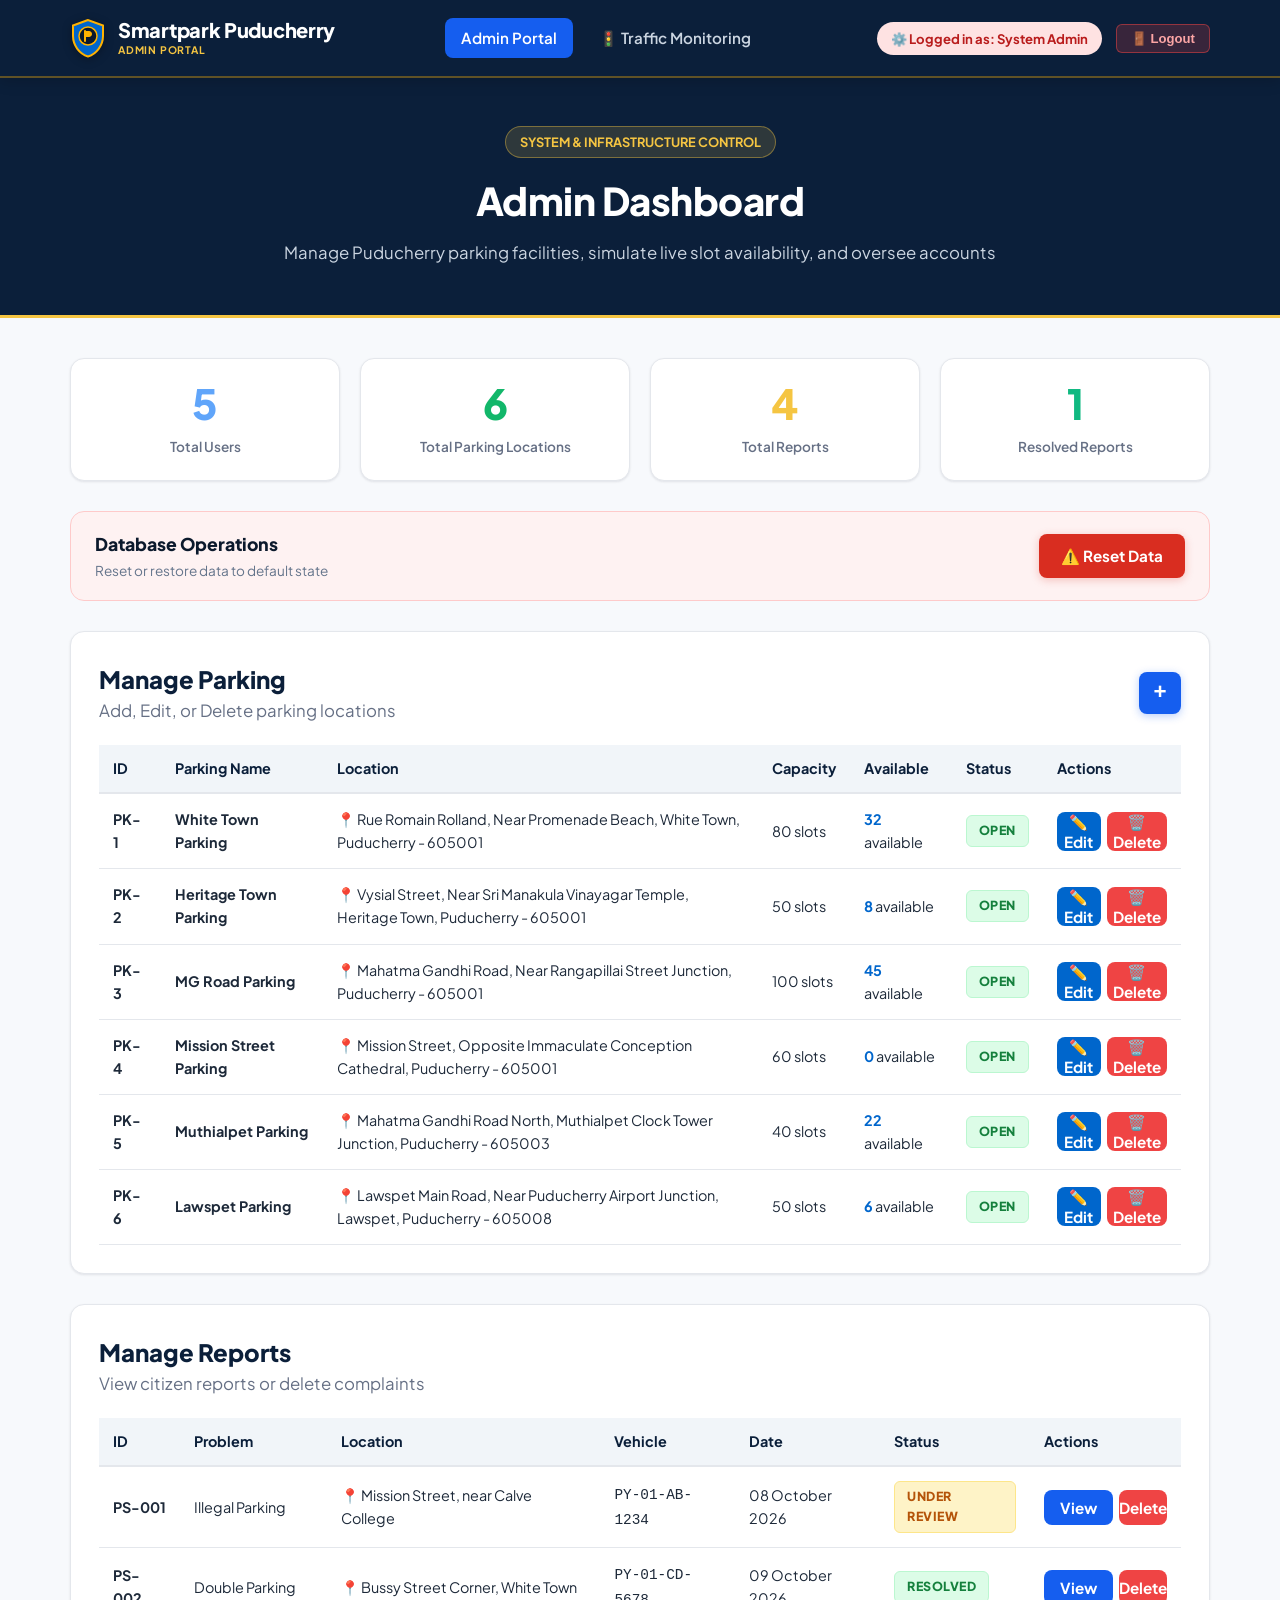
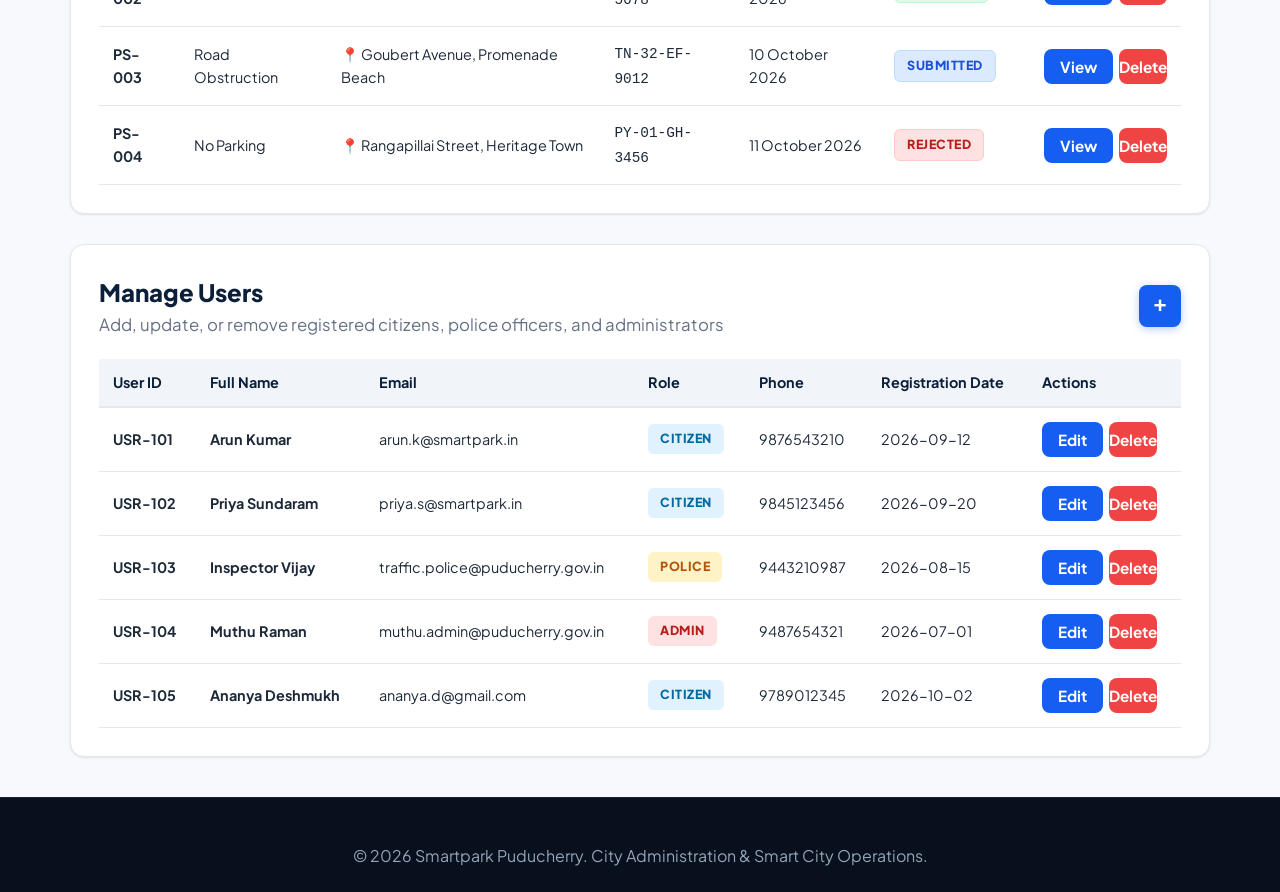
==== admin-dashboard.html @ ce6e66c2 "Initial release: SmartPark Puducherry web application" ====
<!DOCTYPE html>
<html lang="en">
<head>
  <meta charset="UTF-8" />
  <meta name="viewport" content="width=device-width, initial-scale=1.0" />
  <title>Smartpark Puducherry - Admin Dashboard</title>
  <link rel="stylesheet" href="style.css" />
  <link rel="preconnect" href="https://fonts.googleapis.com">
  <link rel="preconnect" href="https://fonts.gstatic.com" crossorigin>
  <link href="https://fonts.googleapis.com/css2?family=Plus+Jakarta+Sans:wght@400;500;600;700;800&display=swap" rel="stylesheet">
</head>
<body>

  <!-- NAVIGATION BAR WITH ROLE & LOGOUT -->
  <header class="navbar">
    <div class="nav-container">
      <a href="index.html" class="brand">
        <div class="brand-shield">
          <svg class="police-emblem" viewBox="0 0 36 40" fill="none" xmlns="http://www.w3.org/2000/svg">
            <path d="M18 2L3 7.5V18C3 27.5 9.5 35.8 18 38.5C26.5 35.8 33 27.5 33 18V7.5L18 2Z" fill="#0066CC" stroke="#FFB200" stroke-width="2"/>
            <circle cx="18" cy="18" r="9" fill="#0B192C" stroke="#FFB200" stroke-width="1.5"/>
            <path d="M15 13H19C20.65 13 22 14.35 22 16C22 17.65 20.65 19 19 19H15V13Z" fill="#FFB200"/>
            <path d="M15 13V23" stroke="#FFB200" stroke-width="2" stroke-linecap="round"/>
          </svg>
        </div>
        <div class="brand-titles">
          <span class="brand-name">Smartpark Puducherry</span>
          <span class="brand-tag">ADMIN PORTAL</span>
        </div>
      </a>

      <button class="hamburger" id="hamburgerBtn" aria-label="Toggle navigation">
        <span class="bar"></span>
        <span class="bar"></span>
        <span class="bar"></span>
      </button>

      <nav class="nav-menu" id="navLinks">
        <a href="admin-dashboard.html" class="nav-link active">Admin Portal</a>
        <a href="traffic-monitoring.html" class="nav-link">🚦 Traffic Monitoring</a>
      </nav>

      <div class="nav-user-panel">
        <span class="user-role-badge badge-admin">⚙️ Logged in as: System Admin</span>
        <button class="btn-logout" onclick="logoutUser()">
          🚪 Logout
        </button>
      </div>
    </div>
  </header>

  <!-- DASHBOARD BANNER -->
  <section class="page-header bg-admin-header">
    <div class="container text-center">
      <span class="page-badge badge-admin-light">System & Infrastructure Control</span>
      <h1 class="page-title">Admin Dashboard</h1>
      <p class="page-subtitle">Manage Puducherry parking facilities, simulate live slot availability, and oversee accounts</p>
    </div>
  </section>

  <!-- MAIN ADMIN CONTENT -->
  <main class="container my-40">

    <!-- 1. OVERVIEW STATS (4 Required: Total Users, Total Parking Locations, Total Reports, Resolved Reports) -->
    <div class="dashboard-stats-grid">
      <div class="dash-stat-card">
        <span class="dash-stat-number color-blue" id="adminTotalUsers">0</span>
        <span class="dash-stat-label">Total Users</span>
      </div>
      <div class="dash-stat-card">
        <span class="dash-stat-number color-green" id="adminTotalLots">0</span>
        <span class="dash-stat-label">Total Parking Locations</span>
      </div>
      <div class="dash-stat-card">
        <span class="dash-stat-number color-yellow" id="adminTotalReports">0</span>
        <span class="dash-stat-label">Total Reports</span>
      </div>
      <div class="dash-stat-card">
        <span class="dash-stat-number" style="color: #10b981;" id="adminResolvedReports">0</span>
        <span class="dash-stat-label">Resolved Reports</span>
      </div>
    </div>

    <!-- RESET DATA BAR -->
    <div class="admin-reset-bar">
      <div>
        <h3 style="font-size: 1.1rem; color: #0b192c; font-weight: 800; margin-bottom: 2px;">Database Operations</h3>
        <p style="font-size: 0.85rem; color: #64748b; margin-bottom: 0;">Reset or restore data to default state</p>
      </div>
      <button class="btn btn-danger btn-reset-demo" onclick="resetAdminDemoData()">
        ⚠️ Reset Data
      </button>
    </div>

    <!-- 2. SECTION: MANAGE PARKING -->
    <section class="admin-section-card">
      <div class="dash-table-header">
        <div>
          <h2 class="results-title">Manage Parking</h2>
          <p class="section-subtitle" style="text-align: left; margin-bottom: 0;">Add, Edit, or Delete parking locations</p>
        </div>
        <button class="btn-icon-plus" title="Add Parking" aria-label="Add Parking" onclick="openAddParkingModal()">
          +
        </button>
      </div>

      <!-- Desktop Table -->
      <div class="table-responsive admin-desktop-table">
        <table class="dash-table">
          <thead>
            <tr>
              <th>ID</th>
              <th>Parking Name</th>
              <th>Location</th>
              <th>Capacity</th>
              <th>Available</th>
              <th>Status</th>
              <th>Actions</th>
            </tr>
          </thead>
          <tbody id="adminParkingTbody">
            <!-- Dynamically populated from LocalStorage "ParkingData" -->
          </tbody>
        </table>
      </div>

      <!-- Mobile Cards -->
      <div class="admin-mobile-cards" id="adminParkingCards"></div>
    </section>

    <!-- 3. SECTION: MANAGE REPORTS -->
    <section class="admin-section-card">
      <div class="dash-table-header">
        <div>
          <h2 class="results-title">Manage Reports</h2>
          <p class="section-subtitle" style="text-align: left; margin-bottom: 0;">View citizen reports or delete complaints</p>
        </div>
      </div>

      <!-- Desktop Table -->
      <div class="table-responsive admin-desktop-table">
        <table class="dash-table">
          <thead>
            <tr>
              <th>ID</th>
              <th>Problem</th>
              <th>Location</th>
              <th>Vehicle</th>
              <th>Date</th>
              <th>Status</th>
              <th>Actions</th>
            </tr>
          </thead>
          <tbody id="adminReportsTbody">
            <!-- Dynamically populated from LocalStorage "reports" -->
          </tbody>
        </table>
      </div>

      <!-- Mobile Cards -->
      <div class="admin-mobile-cards" id="adminReportsCards"></div>
    </section>

    <!-- 4. SECTION: MANAGE USERS -->
    <section class="admin-section-card">
      <div class="dash-table-header">
        <div>
          <h2 class="results-title">Manage Users</h2>
          <p class="section-subtitle" style="text-align: left; margin-bottom: 0;">Add, update, or remove registered citizens, police officers, and administrators</p>
        </div>
        <button class="btn-icon-plus" title="Add User" aria-label="Add User" onclick="openAddUserModal()">
          +
        </button>
      </div>

      <!-- Desktop Table -->
      <div class="table-responsive admin-desktop-table">
        <table class="dash-table">
          <thead>
            <tr>
              <th>User ID</th>
              <th>Full Name</th>
              <th>Email</th>
              <th>Role</th>
              <th>Phone</th>
              <th>Registration Date</th>
              <th>Actions</th>
            </tr>
          </thead>
          <tbody id="adminUsersTbody">
            <!-- Dynamically populated from LocalStorage "UsersData" -->
          </tbody>
        </table>
      </div>

      <!-- Mobile Cards -->
      <div class="admin-mobile-cards" id="adminUsersCards"></div>
    </section>

  </main>

  <!-- ADD / EDIT USER MODAL -->
  <div class="modal-overlay hidden" id="adminUserModal">
    <div class="modal-box" style="max-width: 500px;">
      <div class="modal-header">
        <div class="modal-header-info">
          <span class="modal-badge">User Account Management</span>
          <h3 id="userModalTitle">Add User</h3>
        </div>
        <button class="modal-close" type="button" onclick="closeAdminUserModal()">✕</button>
      </div>

      <form id="adminUserForm" onsubmit="saveAdminUserForm(event)">
        <div class="modal-body" style="padding: 20px 24px;">
          <input type="hidden" id="inputUserId" />

          <div class="form-group" style="margin-bottom: 14px;">
            <label class="form-label" for="inputUserName">Full Name <span class="required">*</span></label>
            <input type="text" id="inputUserName" class="form-input" placeholder="e.g. Anand Kumar" required />
          </div>

          <div class="form-group" style="margin-bottom: 14px;">
            <label class="form-label" for="inputUserEmail">Email Address <span class="required">*</span></label>
            <input type="email" id="inputUserEmail" class="form-input" placeholder="e.g. anand@smartpark.in" required />
          </div>

          <div class="form-row" style="margin-bottom: 0;">
            <div class="form-group col-half">
              <label class="form-label" for="inputUserRole">Role <span class="required">*</span></label>
              <select id="inputUserRole" class="form-input" style="padding: 10px 14px;" required>
                <option value="Citizen">Citizen</option>
                <option value="Police">Police</option>
                <option value="Admin">Admin</option>
              </select>
            </div>
            <div class="form-group col-half">
              <label class="form-label" for="inputUserPhone">Phone Number <span class="required">*</span></label>
              <input type="tel" id="inputUserPhone" class="form-input" placeholder="9876543210" required />
            </div>
          </div>
        </div>

        <div class="modal-footer" style="padding: 16px 24px; display: flex; justify-content: flex-end; align-items: center; gap: 12px; background: #f8fafc; border-top: 1px solid var(--color-border);">
          <button type="button" class="btn btn-outline btn-md" onclick="closeAdminUserModal()">
            Cancel
          </button>
          <button type="submit" class="btn btn-primary btn-md" style="font-weight: 700; min-width: 120px;">
            Save User
          </button>
        </div>
      </form>
    </div>
  </div>

  <!-- ADD / EDIT PARKING MODAL -->
  <div class="modal-overlay hidden" id="adminParkingModal">
    <div class="modal-box" style="max-width: 500px;">
      <div class="modal-header">
        <div class="modal-header-info">
          <span class="modal-badge">Parking Location Setup</span>
          <h3 id="parkingModalTitle">Add Parking Location</h3>
        </div>
        <button class="modal-close" onclick="closeAdminParkingModal()">✕</button>
      </div>

      <form id="adminParkingForm" onsubmit="saveAdminParkingForm(event)">
        <div class="modal-body" style="padding: 20px 24px;">
          <input type="hidden" id="inputParkingId" />

          <div class="form-group" style="margin-bottom: 14px;">
            <label class="form-label" for="inputParkingName">Location Name <span class="required">*</span></label>
            <input type="text" id="inputParkingName" class="form-input" placeholder="e.g. Rock Beach Promenade Zone" required />
          </div>

          <div class="form-group" style="margin-bottom: 14px;">
            <label class="form-label" for="inputParkingLocation">Address / Street <span class="required">*</span></label>
            <input type="text" id="inputParkingLocation" class="form-input" placeholder="e.g. Goubert Avenue, White Town" required />
          </div>

          <div class="form-row" style="margin-bottom: 0;">
            <div class="form-group col-half">
              <label class="form-label" for="inputParkingTotal">Total Spaces <span class="required">*</span></label>
              <input type="number" id="inputParkingTotal" class="form-input" min="1" placeholder="80" required />
            </div>
            <div class="form-group col-half">
              <label class="form-label" for="inputParkingAvailable">Available Spaces <span class="required">*</span></label>
              <input type="number" id="inputParkingAvailable" class="form-input" min="0" placeholder="30" required />
            </div>
          </div>
        </div>

        <div class="modal-footer" style="padding: 16px 24px; display: flex; justify-content: flex-end; align-items: center; gap: 12px; background: #f8fafc; border-top: 1px solid var(--color-border);">
          <button type="button" class="btn btn-outline btn-md" onclick="closeAdminParkingModal()">
            Cancel
          </button>
          <button type="submit" class="btn btn-primary btn-md" style="font-weight: 700; min-width: 130px;">
            Save Parking
          </button>
        </div>
      </form>
    </div>
  </div>

  <!-- DETAILS MODAL FOR REPORTS -->
  <div class="modal-overlay hidden" id="reportDetailsModal">
    <div class="modal-box modal-report-details-box">
      <div class="modal-header">
        <div class="modal-header-info">
          <span class="modal-badge">Puducherry Incident Record</span>
          <h3 id="modalReportTitle">Report Details</h3>
        </div>
        <button class="modal-close" onclick="closeReportModal()">✕</button>
      </div>
      <div class="modal-body" id="modalReportBody"></div>
      <div class="modal-footer modal-footer-actions">
        <button type="button" class="btn btn-primary btn-close-modal" onclick="closeReportModal()">
          Close Details
        </button>
      </div>
    </div>
  </div>

  <footer class="footer">
    <div class="container footer-content">
      <p>&copy; 2026 Smartpark Puducherry. City Administration & Smart City Operations.</p>
    </div>
  </footer>

  <script src="app.js"></script>
</body>
</html>
---- style.css ----
/* =========================================================
   SmartPark Puducherry - Stylesheet
   Modern, Professional Civic & Police Portal Design
   ========================================================= */

@import url('https://fonts.googleapis.com/css2?family=Plus+Jakarta+Sans:wght@400;500;600;700;800&display=swap');

:root {
  /* Clean & Professional Smart City Color Palette */
  --color-dark-navy: #0B1F3A;
  --color-dark-blue: #0B1F3A;
  --color-blue-secondary: #1849A9;
  --color-blue: #155EEF;
  --color-blue-dark: #0040C1;
  --color-white: #ffffff;
  --color-bg-light: #F7F9FC;
  --color-card-bg: #ffffff;
  --color-yellow: #F5C542;
  --color-yellow-dark: #D4A318;
  --color-orange: #F79009;
  --color-green: #12B76A;
  --color-green-dark: #027A48;
  --color-red: #D92D20;
  --color-red-dark: #B42318;
  --color-text-main: #1D2939;
  --color-text-muted: #667085;
  --color-border: #E4E7EC;
  
  /* Soft, Professional Elevation Shadows */
  --shadow-sm: 0 1px 3px rgba(16, 24, 40, 0.06), 0 1px 2px rgba(16, 24, 40, 0.04);
  --shadow-md: 0 4px 16px -2px rgba(16, 24, 40, 0.08), 0 2px 6px -2px rgba(16, 24, 40, 0.04);
  --shadow-hover: 0 10px 24px -4px rgba(16, 24, 40, 0.12), 0 4px 8px -2px rgba(16, 24, 40, 0.04);
  
  /* Rounded Cards & Elements */
  --radius-sm: 8px;
  --radius-md: 14px;
  --radius-lg: 20px;
  --font-family: 'Plus Jakarta Sans', -apple-system, BlinkMacSystemFont, 'Segoe UI', Roboto, sans-serif;
  --transition-smooth: all 0.2s ease;
}

/* Base Reset */
* {
  box-sizing: border-box;
  margin: 0;
  padding: 0;
}

html {
  scroll-behavior: smooth;
}

body {
  font-family: var(--font-family);
  background-color: var(--color-bg-light);
  color: var(--color-text-main);
  line-height: 1.6;
  -webkit-font-smoothing: antialiased;
}

.container {
  width: 90%;
  max-width: 1140px;
  margin: 0 auto;
}

.text-center { text-align: center; }
.my-40 { margin-top: 40px; margin-bottom: 40px; }
.hidden { display: none !important; }

/* =========================================================
   1. NAVIGATION BAR WITH POLICE EMBLEM
   ========================================================= */
.navbar {
  background-color: var(--color-dark-blue);
  position: sticky;
  top: 0;
  z-index: 1000;
  box-shadow: 0 3px 14px rgba(0, 0, 0, 0.18);
  border-bottom: 2px solid rgba(255, 178, 0, 0.35);
}

.nav-container {
  width: 90%;
  max-width: 1140px;
  margin: 0 auto;
  display: flex;
  align-items: center;
  justify-content: space-between;
  height: 76px;
}

.brand {
  display: flex;
  align-items: center;
  gap: 12px;
  text-decoration: none;
  transition: var(--transition-smooth);
}

.brand:hover {
  opacity: 0.95;
}

.brand-shield {
  display: flex;
  align-items: center;
  justify-content: center;
  filter: drop-shadow(0 2px 5px rgba(0, 0, 0, 0.3));
}

.police-emblem {
  width: 36px;
  height: 40px;
}

.brand-titles {
  display: flex;
  flex-direction: column;
}

.brand-name {
  color: var(--color-white);
  font-size: 1.25rem;
  font-weight: 800;
  letter-spacing: -0.3px;
  line-height: 1.2;
}

.brand-tag {
  color: var(--color-yellow);
  font-size: 0.65rem;
  font-weight: 700;
  letter-spacing: 0.8px;
}

.nav-menu {
  display: flex;
  align-items: center;
  gap: 10px;
}

.nav-link {
  color: #cbd5e1;
  text-decoration: none;
  padding: 8px 16px;
  border-radius: var(--radius-sm);
  font-size: 0.95rem;
  font-weight: 600;
  transition: var(--transition-smooth);
}

.nav-link:hover {
  color: var(--color-white);
  background-color: rgba(255, 255, 255, 0.1);
}

.nav-link.active {
  color: var(--color-white);
  background-color: var(--color-blue);
}

.nav-btn-login {
  background-color: var(--color-yellow);
  color: var(--color-dark-blue);
  font-weight: 700;
  padding: 9px 22px;
  border-radius: var(--radius-sm);
}

.nav-btn-login:hover {
  background-color: #e5a000;
  color: var(--color-dark-blue);
  box-shadow: 0 4px 14px rgba(255, 178, 0, 0.4);
}

/* User & Logout Panel in Nav */
.nav-user-panel {
  display: flex;
  align-items: center;
  gap: 14px;
}

.user-role-badge {
  font-size: 0.82rem;
  font-weight: 700;
  padding: 6px 14px;
  border-radius: 20px;
}

.badge-citizen { background: #dbeafe; color: #1d4ed8; }
.badge-police { background: #fef3c7; color: #b45309; }
.badge-admin { background: #fee2e2; color: #b91c1c; }

.btn-logout {
  background: rgba(239, 68, 68, 0.2);
  color: #fca5a5;
  border: 1px solid rgba(239, 68, 68, 0.5);
  padding: 6px 14px;
  font-size: 0.82rem;
  font-weight: 700;
  border-radius: 6px;
  cursor: pointer;
  transition: var(--transition-smooth);
}

.btn-logout:hover {
  background: var(--color-red);
  color: var(--color-white);
}

.hamburger {
  display: none;
  flex-direction: column;
  justify-content: space-around;
  width: 32px;
  height: 24px;
  background: transparent;
  border: none;
  cursor: pointer;
  padding: 0;
  z-index: 1001;
}

.hamburger .bar {
  width: 100%;
  height: 3px;
  background-color: var(--color-white);
  border-radius: 4px;
  transition: all 0.3s ease;
}

.hamburger.open .bar:nth-child(1) {
  transform: translateY(8px) rotate(45deg);
}
.hamburger.open .bar:nth-child(2) {
  opacity: 0;
}
.hamburger.open .bar:nth-child(3) {
  transform: translateY(-8px) rotate(-45deg);
}

/* =========================================================
   PAGE HEADER BANNER
   ========================================================= */
.page-header {
  background-color: var(--color-dark-navy);
  color: var(--color-white);
  padding: 48px 0;
  border-bottom: 3px solid var(--color-yellow);
}

.bg-police-header {
  background-color: var(--color-dark-navy);
  border-bottom: 3px solid var(--color-yellow);
}

.bg-admin-header {
  background-color: var(--color-dark-navy);
  border-bottom: 3px solid var(--color-yellow);
}

.page-badge {
  display: inline-block;
  background-color: rgba(245, 197, 66, 0.15);
  color: var(--color-yellow);
  border: 1px solid rgba(245, 197, 66, 0.4);
  font-size: 0.8rem;
  font-weight: 700;
  padding: 5px 14px;
  border-radius: 30px;
  margin-bottom: 12px;
  text-transform: uppercase;
}

.page-title {
  font-size: 2.4rem;
  font-weight: 800;
  margin-bottom: 8px;
  letter-spacing: -0.5px;
}

.page-subtitle {
  color: #cbd5e1;
  font-size: 1.05rem;
}

/* =========================================================
   LOGIN PAGE STYLING
   ========================================================= */
.login-wrapper {
  max-width: 480px;
  margin: 0 auto;
}

.login-card {
  background: var(--color-card-bg);
  border-radius: var(--radius-md);
  padding: 36px 30px;
  border: 1px solid var(--color-border);
  box-shadow: var(--shadow-md);
}

.login-avatar-emblem {
  font-size: 3rem;
  margin-bottom: 10px;
}

.login-header h2 {
  font-size: 1.6rem;
  font-weight: 800;
  color: var(--color-dark-blue);
  margin-bottom: 4px;
}

.login-header p {
  color: var(--color-text-muted);
  font-size: 0.85rem;
  margin-bottom: 24px;
}

.login-divider {
  display: flex;
  align-items: center;
  text-align: center;
  margin: 20px 0;
  color: var(--color-text-muted);
  font-size: 0.75rem;
  font-weight: 700;
  letter-spacing: 0.5px;
}

.login-divider::before,
.login-divider::after {
  content: '';
  flex: 1;
  border-bottom: 1px solid var(--color-border);
}

.login-divider span {
  padding: 0 10px;
}

.role-buttons-grid {
  display: flex;
  flex-direction: column;
  gap: 12px;
}

.btn-role {
  display: flex;
  align-items: center;
  padding: 14px 18px;
  border-radius: var(--radius-sm);
  border: 2px solid var(--color-border);
  background: var(--color-bg-light);
  cursor: pointer;
  font-family: inherit;
  transition: var(--transition-smooth);
  text-align: left;
}

.btn-role:hover {
  transform: translateX(4px);
  border-color: var(--color-blue);
  box-shadow: var(--shadow-sm);
}

.btn-role-citizen:hover { border-color: var(--color-blue); background: #f0f7ff; }
.btn-role-police:hover { border-color: #f59e0b; background: #fffbeb; }
.btn-role-admin:hover { border-color: var(--color-red); background: #fef2f2; }

.role-icon {
  font-size: 1.8rem;
  margin-right: 14px;
}

.role-details {
  display: flex;
  flex-direction: column;
  flex-grow: 1;
}

.role-details strong {
  font-size: 1.05rem;
  color: var(--color-dark-blue);
}

.role-details span {
  font-size: 0.8rem;
  color: var(--color-text-muted);
}

.role-arrow {
  font-size: 1.2rem;
  color: var(--color-text-muted);
  font-weight: bold;
}

/* =========================================================
   USER PROFILE PAGE STYLES
   ========================================================= */
.profile-layout-grid {
  display: grid;
  grid-template-columns: 340px 1fr;
  gap: 30px;
  align-items: flex-start;
}

.profile-card-summary {
  background: var(--color-card-bg);
  border-radius: var(--radius-md);
  padding: 32px 24px;
  border: 1px solid var(--color-border);
  box-shadow: var(--shadow-sm);
  text-align: center;
  display: flex;
  flex-direction: column;
  align-items: center;
}

.profile-avatar-wrap {
  position: relative;
  margin-bottom: 16px;
}

.profile-avatar {
  width: 90px;
  height: 90px;
  border-radius: 50%;
  background: linear-gradient(135deg, #e0f2fe 0%, #bae6fd 100%);
  display: flex;
  align-items: center;
  justify-content: center;
  font-size: 2.8rem;
  border: 3px solid var(--color-blue);
  box-shadow: var(--shadow-sm);
}

.profile-role-pill {
  position: absolute;
  bottom: -6px;
  left: 50%;
  transform: translateX(-50%);
  background: var(--color-dark-blue);
  color: var(--color-white);
  font-size: 0.72rem;
  font-weight: 800;
  padding: 3px 12px;
  border-radius: 20px;
  text-transform: uppercase;
  letter-spacing: 0.5px;
  border: 2px solid white;
}

.profile-user-name {
  font-size: 1.35rem;
  font-weight: 800;
  color: var(--color-dark-blue);
  margin-bottom: 4px;
}

.profile-user-email {
  font-size: 0.9rem;
  color: var(--color-text-muted);
  margin-bottom: 24px;
  word-break: break-all;
}

.profile-meta-list {
  width: 100%;
  background: var(--color-bg-light);
  border-radius: var(--radius-sm);
  padding: 16px;
  border: 1px solid #f1f5f9;
  display: flex;
  flex-direction: column;
  gap: 12px;
  margin-bottom: 24px;
  text-align: left;
}

.profile-meta-item {
  display: flex;
  justify-content: space-between;
  align-items: center;
  font-size: 0.88rem;
}

.meta-label {
  color: var(--color-text-muted);
  font-weight: 600;
}

.meta-value {
  color: var(--color-dark-blue);
  font-weight: 700;
}

.btn-profile-logout {
  width: 100%;
  padding: 12px;
  font-size: 0.95rem;
}

.profile-edit-card {
  background: var(--color-card-bg);
  border-radius: var(--radius-md);
  padding: 32px;
  border: 1px solid var(--color-border);
  box-shadow: var(--shadow-sm);
}

.profile-edit-header {
  display: flex;
  justify-content: space-between;
  align-items: center;
  flex-wrap: wrap;
  gap: 12px;
  border-bottom: 1px solid var(--color-border);
  padding-bottom: 16px;
  margin-bottom: 24px;
}

.profile-edit-title {
  font-size: 1.4rem;
  font-weight: 800;
  color: var(--color-dark-blue);
}

.storage-indicator {
  font-size: 0.8rem;
  font-weight: 700;
  color: #059669;
  background: #dcfce7;
  padding: 4px 12px;
  border-radius: 20px;
}

.profile-form-actions {
  display: flex;
  gap: 14px;
  align-items: center;
  margin-top: 28px;
  flex-wrap: wrap;
}

.btn-save-profile {
  background-color: var(--color-blue);
  color: var(--color-white);
  padding: 14px 28px;
  font-size: 1rem;
  font-weight: 700;
  border-radius: var(--radius-sm);
  border: none;
  cursor: pointer;
  display: inline-flex;
  align-items: center;
  gap: 10px;
  box-shadow: 0 4px 14px rgba(21, 94, 239, 0.35);
  transition: var(--transition-smooth);
}

.btn-save-profile:hover {
  background-color: #0040C1;
  transform: translateY(-2px);
  box-shadow: 0 6px 18px rgba(21, 94, 239, 0.45);
}

.save-success-alert {
  margin-top: 18px;
  background: #dcfce7;
  color: #15803d;
  border: 1px solid #bbf7d0;
  padding: 12px 18px;
  border-radius: var(--radius-sm);
  font-size: 0.9rem;
  font-weight: 700;
  animation: fadeIn 0.3s ease-in-out;
}

.profile-auth-prompt {
  display: flex;
  justify-content: center;
  align-items: center;
  padding: 40px 20px;
}

.auth-prompt-card {
  background: var(--color-card-bg);
  border-radius: var(--radius-md);
  padding: 48px 32px;
  border: 1px solid var(--color-border);
  box-shadow: var(--shadow-md);
  text-align: center;
  max-width: 460px;
  width: 100%;
}

.auth-prompt-icon {
  font-size: 3.5rem;
  margin-bottom: 16px;
}

.auth-prompt-card h2 {
  font-size: 1.5rem;
  font-weight: 800;
  color: var(--color-dark-blue);
  margin-bottom: 10px;
}

.auth-prompt-card p {
  color: var(--color-text-muted);
  font-size: 0.95rem;
  margin-bottom: 10px;
}

@media (max-width: 900px) {
  .profile-layout-grid {
    grid-template-columns: 1fr;
  }
}

/* =========================================================
   TRAFFIC MONITORING PAGE STYLES
   ========================================================= */
.traffic-overview-card {
  background: var(--color-card-bg);
  border-radius: var(--radius-md);
  padding: 30px;
  border: 1px solid var(--color-border);
  box-shadow: var(--shadow-sm);
  margin-bottom: 30px;
}

.traffic-overview-header {
  display: flex;
  justify-content: space-between;
  align-items: center;
  flex-wrap: wrap;
  gap: 12px;
  border-bottom: 1px solid var(--color-border);
  padding-bottom: 16px;
  margin-bottom: 24px;
}

.traffic-areas-grid {
  display: grid;
  grid-template-columns: repeat(3, 1fr);
  gap: 24px;
}

.traffic-area-card {
  background: var(--color-card-bg);
  border: 1px solid var(--color-border);
  border-radius: var(--radius-md);
  box-shadow: var(--shadow-sm);
  padding: 24px;
  transition: var(--transition-smooth);
  display: flex;
  flex-direction: column;
  gap: 16px;
  position: relative;
  overflow: hidden;
}

.traffic-area-card:hover {
  transform: translateY(-4px);
  box-shadow: var(--shadow-hover);
  border-color: #cbd5e1;
}

.traffic-card-header {
  display: flex;
  justify-content: space-between;
  align-items: center;
}

.traffic-area-name {
  font-size: 1.25rem;
  font-weight: 800;
  color: var(--color-dark-blue);
}

.traffic-badge {
  font-size: 0.78rem;
  font-weight: 800;
  padding: 5px 12px;
  border-radius: 20px;
  text-transform: uppercase;
  letter-spacing: 0.5px;
  display: inline-flex;
  align-items: center;
  gap: 6px;
}

/* Colors for Traffic Level: Green = Low, Yellow = Medium, Red = High */
.traffic-level-low {
  background: #dcfce7;
  color: #15803d;
  border: 1px solid #86efac;
}

.traffic-level-medium {
  background: #fef3c7;
  color: #b45309;
  border: 1px solid #fde68a;
}

.traffic-level-high {
  background: #fee2e2;
  color: #b91c1c;
  border: 1px solid #fca5a5;
}

.traffic-card-metrics {
  background: var(--color-bg-light);
  border-radius: var(--radius-sm);
  padding: 14px 16px;
  display: flex;
  flex-direction: column;
  gap: 12px;
}

.traffic-metric-item {
  display: flex;
  justify-content: space-between;
  align-items: center;
  font-size: 0.9rem;
}

.traffic-metric-label {
  color: var(--color-text-muted);
  font-weight: 600;
}

.traffic-metric-value {
  font-weight: 700;
  color: var(--color-dark-blue);
}

.traffic-indicator-bar {
  height: 6px;
  border-radius: 4px;
  width: 100%;
}
.bar-low { background: #10b981; }
.bar-medium { background: #f59e0b; }
.bar-high { background: #ef4444; }

/* =========================================================
   ADMIN DASHBOARD SECTION STYLES
   ========================================================= */
.admin-section-card {
  background: var(--color-card-bg);
  border-radius: var(--radius-md);
  padding: 28px;
  border: 1px solid var(--color-border);
  box-shadow: var(--shadow-sm);
  margin-bottom: 30px;
}

.admin-reset-bar {
  background: #fef2f2;
  border: 1.5px solid #fecaca;
  border-radius: var(--radius-md);
  padding: 18px 24px;
  display: flex;
  justify-content: space-between;
  align-items: center;
  flex-wrap: wrap;
  gap: 16px;
  margin-bottom: 30px;
}

.btn-reset-demo {
  padding: 12px 22px;
  font-size: 0.95rem;
  font-weight: 700;
  border-radius: var(--radius-sm);
  border: none;
  cursor: pointer;
  box-shadow: 0 4px 12px rgba(239, 68, 68, 0.3);
}

.btn-icon-plus {
  background-color: var(--color-blue);
  color: var(--color-white);
  font-size: 1.4rem;
  font-weight: 700;
  line-height: 1;
  width: 42px;
  height: 42px;
  padding: 0;
  border-radius: var(--radius-sm);
  display: inline-flex;
  align-items: center;
  justify-content: center;
  border: none;
  cursor: pointer;
  box-shadow: 0 2px 8px rgba(21, 94, 239, 0.3);
  transition: var(--transition-smooth);
}

.btn-icon-plus:hover {
  background-color: var(--color-blue-dark);
  transform: translateY(-2px);
  box-shadow: 0 4px 12px rgba(21, 94, 239, 0.4);
}

.admin-mobile-cards {
  display: none;
  flex-direction: column;
  gap: 14px;
}

.admin-item-card {
  background: #f8fafc;
  border: 1px solid var(--color-border);
  border-radius: var(--radius-sm);
  padding: 16px;
  display: flex;
  flex-direction: column;
  gap: 10px;
}

.admin-card-header {
  display: flex;
  justify-content: space-between;
  align-items: center;
}

.admin-card-body {
  font-size: 0.9rem;
  color: #334155;
  display: flex;
  flex-direction: column;
  gap: 6px;
}

.admin-card-actions {
  display: flex;
  gap: 8px;
  margin-top: 6px;
}

@media (max-width: 900px) {
  .traffic-areas-grid {
    grid-template-columns: repeat(2, 1fr);
  }
}

@media (max-width: 600px) {
  .traffic-areas-grid {
    grid-template-columns: 1fr;
  }
}

/* =========================================================
   POLICE ANALYTICS CHARTS STYLES (Chart.js)
   ========================================================= */
.police-analytics-section {
  background: var(--color-card-bg);
  border-radius: var(--radius-md);
  padding: 28px;
  border: 1px solid var(--color-border);
  box-shadow: var(--shadow-sm);
  margin-bottom: 30px;
}

.police-charts-grid {
  display: grid;
  grid-template-columns: repeat(3, 1fr);
  gap: 24px;
  margin-top: 18px;
}

.chart-card {
  background: #f8fafc;
  border: 1px solid var(--color-border);
  border-radius: var(--radius-sm);
  padding: 20px;
  display: flex;
  flex-direction: column;
}

.chart-title {
  font-size: 1.05rem;
  font-weight: 800;
  color: var(--color-dark-blue);
  margin-bottom: 4px;
}

.chart-subtitle {
  font-size: 0.8rem;
  color: var(--color-text-muted);
  margin-bottom: 16px;
}

.chart-canvas-wrapper {
  position: relative;
  height: 240px;
  width: 100%;
}

@media (max-width: 1024px) {
  .police-charts-grid {
    grid-template-columns: 1fr;
  }
}

/* =========================================================
   DASHBOARD STATS & TABLES (Police & Admin)
   ========================================================= */
.dashboard-stats-grid {
  display: grid;
  grid-template-columns: repeat(4, 1fr);
  gap: 20px;
  margin-bottom: 30px;
}

.dash-stat-card {
  background: var(--color-card-bg);
  border: 1px solid var(--color-border);
  border-radius: var(--radius-md);
  padding: 22px 18px;
  text-align: center;
  box-shadow: var(--shadow-sm);
}

.dash-stat-number {
  font-size: 2.6rem;
  font-weight: 800;
  line-height: 1.1;
  display: block;
  margin-bottom: 6px;
}

.dash-stat-label {
  font-size: 0.85rem;
  font-weight: 600;
  color: var(--color-text-muted);
}

.dash-table-header {
  display: flex;
  justify-content: space-between;
  align-items: center;
  flex-wrap: wrap;
  gap: 16px;
  margin-bottom: 20px;
}

.table-responsive {
  width: 100%;
  overflow-x: auto;
}

.dash-table {
  width: 100%;
  border-collapse: collapse;
  text-align: left;
  font-size: 0.9rem;
}

.dash-table th {
  background: #f1f5f9;
  color: var(--color-dark-blue);
  font-weight: 700;
  padding: 12px 14px;
  border-bottom: 2px solid var(--color-border);
  white-space: nowrap;
}

.dash-table td {
  padding: 14px;
  border-bottom: 1px solid var(--color-border);
  vertical-align: middle;
}

.dash-table tr:hover {
  background: #f8fafc;
}

.status-select {
  padding: 6px 10px;
  border-radius: 6px;
  border: 1.5px solid #cbd5e1;
  font-family: inherit;
  font-weight: 700;
  font-size: 0.82rem;
  cursor: pointer;
}

/* Police View Button */
.btn-police-view {
  background-color: var(--color-blue);
  color: var(--color-white);
  padding: 8px 16px;
  font-size: 0.85rem;
  font-weight: 700;
  border-radius: 6px;
  border: none;
  cursor: pointer;
  transition: var(--transition-smooth);
}

.btn-police-view:hover {
  background-color: var(--color-blue-dark);
  box-shadow: 0 4px 10px rgba(0, 102, 204, 0.3);
}

/* Police Mobile Cards */
.police-mobile-cards {
  display: none;
  flex-direction: column;
  gap: 16px;
}

.police-report-card {
  background: var(--color-card-bg);
  border: 1px solid var(--color-border);
  border-radius: var(--radius-sm);
  padding: 18px;
  box-shadow: var(--shadow-sm);
}

.police-card-header {
  display: flex;
  justify-content: space-between;
  align-items: center;
  border-bottom: 1px solid var(--color-border);
  padding-bottom: 10px;
  margin-bottom: 12px;
}

.police-card-id {
  font-weight: 800;
  font-size: 1.1rem;
  color: var(--color-dark-blue);
}

.police-card-body {
  display: flex;
  flex-direction: column;
  gap: 8px;
  font-size: 0.9rem;
  margin-bottom: 14px;
}

.police-card-row {
  display: flex;
  justify-content: space-between;
  align-items: center;
}

.police-card-row .card-label {
  color: var(--color-text-muted);
  font-weight: 600;
}

.police-card-row .card-val {
  color: var(--color-text-main);
}

/* Responsive breakpoint: Convert table to cards on mobile */
@media (max-width: 768px) {
  .police-desktop-table {
    display: none !important;
  }
  .police-mobile-cards {
    display: flex !important;
  }
  .dashboard-stats-grid {
    grid-template-columns: repeat(2, 1fr) !important;
  }
}

@media (max-width: 480px) {
  .dashboard-stats-grid {
    grid-template-columns: 1fr !important;
  }
}

/* Police Modal Action Buttons */
.police-modal-actions-box {
  margin-top: 20px;
  background: #f8fafc;
  border: 1px solid #e2e8f0;
  border-radius: var(--radius-sm);
  padding: 16px;
}

.police-action-buttons-row {
  display: flex;
  gap: 10px;
  flex-wrap: wrap;
}

.btn-action-verify {
  background: #f97316;
  color: #ffffff;
  font-size: 0.88rem;
  font-weight: 700;
  padding: 10px 16px;
  border-radius: 6px;
  border: none;
  cursor: pointer;
  transition: var(--transition-smooth);
}
.btn-action-verify:hover {
  background: #ea580c;
}

.btn-action-reject {
  background: #ef4444;
  color: #ffffff;
  font-size: 0.88rem;
  font-weight: 700;
  padding: 10px 16px;
  border-radius: 6px;
  border: none;
  cursor: pointer;
  transition: var(--transition-smooth);
}
.btn-action-reject:hover {
  background: #dc2626;
}

.btn-action-resolve {
  background: #10b981;
  color: #ffffff;
  font-size: 0.88rem;
  font-weight: 700;
  padding: 10px 16px;
  border-radius: 6px;
  border: none;
  cursor: pointer;
  transition: var(--transition-smooth);
}
.btn-action-resolve:hover {
  background: #059669;
}

/* =========================================================
   STATUS BADGES & COLORS
   ========================================================= */
.status-badge {
  display: inline-flex;
  align-items: center;
  gap: 6px;
  font-size: 0.78rem;
  font-weight: 800;
  padding: 5px 12px;
  border-radius: 6px;
  text-transform: uppercase;
  letter-spacing: 0.5px;
}

.badge-status-submitted { background-color: #dbeafe; color: #1d4ed8; border: 1px solid #bfdbfe; }
.badge-status-under-review { background-color: #fef3c7; color: #b45309; border: 1px solid #fde68a; }
.badge-status-verified { background-color: #ffedd5; color: #c2410c; border: 1px solid #fed7aa; }
.badge-status-resolved { background-color: #dcfce7; color: #15803d; border: 1px solid #bbf7d0; }
.badge-status-rejected { background-color: #fee2e2; color: #b91c1c; border: 1px solid #fecaca; }

.status-circle {
  width: 8px;
  height: 8px;
  border-radius: 50%;
  display: inline-block;
}
.bg-dot-blue { background-color: var(--color-blue); }
.bg-dot-yellow { background-color: var(--color-yellow); }
.bg-dot-orange { background-color: var(--color-orange); }
.bg-dot-green { background-color: var(--color-green); }
.bg-dot-red { background-color: var(--color-red); }

.card-top-bar-blue { background-color: var(--color-blue); }
.card-top-bar-yellow { background-color: var(--color-yellow); }
.card-top-bar-orange { background-color: var(--color-orange); }
.card-top-bar-green { background-color: var(--color-green); }
.card-top-bar-red { background-color: var(--color-red); }

.filter-btn.filter-submitted.active { background: var(--color-blue); border-color: var(--color-blue); }
.filter-btn.filter-under-review.active { background: var(--color-yellow-dark); border-color: var(--color-yellow-dark); }
.filter-btn.filter-resolved.active { background: var(--color-green-dark); border-color: var(--color-green-dark); }
.filter-btn.filter-rejected.active { background: var(--color-red-dark); border-color: var(--color-red-dark); }

/* =========================================================
   MY REPORTS: CARDS GRID & FILTERS
   ========================================================= */
.reports-filter-header {
  display: flex;
  justify-content: space-between;
  align-items: center;
  flex-wrap: wrap;
  gap: 16px;
  margin-bottom: 8px;
}

.reports-search-box {
  position: relative;
  flex-grow: 1;
  max-width: 600px;
}

.reports-search-box input {
  width: 100%;
  padding: 12px 18px 12px 44px;
  font-size: 0.95rem;
  border: 2px solid var(--color-border);
  border-radius: var(--radius-sm);
  font-family: inherit;
  transition: var(--transition-smooth);
}

.reports-search-box input:focus {
  outline: none;
  border-color: var(--color-blue);
  box-shadow: 0 0 0 3px rgba(0, 102, 204, 0.15);
}

.btn-sm-new {
  padding: 11px 20px;
  font-size: 0.9rem;
}

.reports-grid {
  display: grid;
  grid-template-columns: repeat(3, 1fr);
  gap: 24px;
}

.report-card {
  background: var(--color-card-bg);
  border-radius: var(--radius-md);
  border: 1px solid var(--color-border);
  box-shadow: var(--shadow-sm);
  overflow: hidden;
  display: flex;
  flex-direction: column;
  cursor: pointer;
  transition: var(--transition-smooth);
}

.report-card:hover {
  transform: translateY(-5px);
  box-shadow: var(--shadow-hover);
  border-color: #cbd5e1;
}

.report-card-content {
  padding: 22px;
  display: flex;
  flex-direction: column;
  flex-grow: 1;
}

.report-card-header {
  display: flex;
  justify-content: space-between;
  align-items: center;
  margin-bottom: 14px;
}

.report-id-badge {
  font-size: 0.95rem;
  font-weight: 800;
  color: var(--color-dark-blue);
  background: #f1f5f9;
  padding: 4px 10px;
  border-radius: 6px;
  border: 1px solid #cbd5e1;
  letter-spacing: 0.5px;
}

.report-problem-title {
  font-size: 1.2rem;
  font-weight: 800;
  color: var(--color-dark-blue);
  margin-bottom: 14px;
  line-height: 1.3;
}

.report-info-list {
  display: flex;
  flex-direction: column;
  gap: 8px;
  background: var(--color-bg-light);
  padding: 14px 16px;
  border-radius: var(--radius-sm);
  margin-bottom: 16px;
  border: 1px solid #f1f5f9;
}

.info-item {
  display: flex;
  justify-content: space-between;
  font-size: 0.88rem;
}

.info-label {
  color: var(--color-text-muted);
  font-weight: 600;
}

.info-value {
  color: var(--color-dark-blue);
  font-weight: 700;
  text-align: right;
  max-width: 60%;
  overflow: hidden;
  text-overflow: ellipsis;
  white-space: nowrap;
}

.report-photo-indicator {
  display: inline-flex;
  align-items: center;
  gap: 6px;
  font-size: 0.8rem;
  color: var(--color-blue);
  font-weight: 700;
  margin-bottom: 14px;
}

.report-card-footer {
  margin-top: auto;
  display: flex;
  justify-content: flex-end;
}

.btn-view-report {
  background: transparent;
  color: var(--color-blue);
  border: 1.5px solid var(--color-blue);
  padding: 8px 16px;
  border-radius: var(--radius-sm);
  font-size: 0.85rem;
  font-weight: 700;
  cursor: pointer;
  transition: var(--transition-smooth);
  width: 100%;
  text-align: center;
}

.btn-view-report:hover {
  background: var(--color-blue);
  color: var(--color-white);
}

/* =========================================================
   REPORT DETAILS MODAL & PHOTO EVIDENCE VIEWER
   ========================================================= */
.modal-report-details-box {
  max-width: 620px;
  max-height: 90vh;
  display: flex;
  flex-direction: column;
}

.modal-report-details-box .modal-body {
  overflow-y: auto;
  padding: 24px;
}

.modal-evidence-photo-box {
  margin-top: 18px;
  border: 1px solid var(--color-border);
  border-radius: var(--radius-sm);
  padding: 16px;
  background: #f8fafc;
}

.modal-photo-img-wrap {
  width: 100%;
  max-height: 280px;
  overflow: hidden;
  border-radius: 8px;
  margin-top: 8px;
  background: #000;
  display: flex;
  align-items: center;
  justify-content: center;
  border: 1px solid #cbd5e1;
}

.modal-photo-img-wrap img {
  max-width: 100%;
  max-height: 280px;
  object-fit: contain;
}

/* =========================================================
   REPORT FORM STYLING
   ========================================================= */
.report-step-box {
  background: var(--color-card-bg);
  border-radius: var(--radius-md);
  padding: 28px;
  border: 1px solid var(--color-border);
  box-shadow: var(--shadow-sm);
  margin-bottom: 30px;
}

.step-indicator-bar {
  display: flex;
  align-items: center;
  gap: 12px;
  margin-bottom: 6px;
}

.step-badge {
  background-color: var(--color-dark-blue);
  color: var(--color-white);
  font-size: 0.8rem;
  font-weight: 700;
  padding: 4px 12px;
  border-radius: 20px;
  text-transform: uppercase;
}

.step-heading {
  font-size: 1.4rem;
  font-weight: 800;
  color: var(--color-dark-blue);
}

.step-subtext {
  color: var(--color-text-muted);
  font-size: 0.95rem;
  margin-bottom: 22px;
}

.violation-grid {
  display: grid;
  grid-template-columns: repeat(4, 1fr);
  gap: 16px;
}

.violation-card {
  background: var(--color-bg-light);
  border: 2px solid var(--color-border);
  border-radius: var(--radius-md);
  padding: 20px 14px;
  display: flex;
  flex-direction: column;
  align-items: center;
  justify-content: center;
  cursor: pointer;
  font-family: inherit;
  transition: var(--transition-smooth);
  outline: none;
  text-align: center;
}

.violation-card:hover {
  transform: translateY(-4px);
  border-color: var(--color-blue);
  background-color: #f0f7ff;
  box-shadow: var(--shadow-sm);
}

.violation-card.selected {
  border-color: var(--color-red);
  background-color: #fef2f2;
  box-shadow: 0 0 0 3px rgba(239, 68, 68, 0.2);
  transform: translateY(-2px);
}

.violation-icon {
  font-size: 2.2rem;
  margin-bottom: 10px;
  transition: transform 0.2s ease;
}

.violation-card:hover .violation-icon {
  transform: scale(1.15);
}

.violation-name {
  font-size: 1rem;
  font-weight: 700;
  color: var(--color-dark-blue);
  line-height: 1.25;
}

.violation-card.selected .violation-name {
  color: var(--color-red-dark);
}

.report-form-card {
  background: var(--color-card-bg);
  border-radius: var(--radius-md);
  padding: 32px;
  border: 1px solid var(--color-border);
  box-shadow: var(--shadow-md);
  margin-bottom: 40px;
}

.form-group {
  margin-bottom: 22px;
  display: flex;
  flex-direction: column;
}

.form-label {
  font-size: 0.95rem;
  font-weight: 700;
  color: var(--color-dark-blue);
  margin-bottom: 8px;
}

.required { color: var(--color-red); font-weight: 700; }
.optional { font-size: 0.8rem; color: var(--color-text-muted); font-weight: normal; }

.form-input,
.form-textarea {
  width: 100%;
  padding: 13px 16px;
  font-size: 0.95rem;
  font-family: inherit;
  border: 2px solid var(--color-border);
  border-radius: var(--radius-sm);
  background-color: var(--color-white);
  color: var(--color-text-main);
  transition: var(--transition-smooth);
}

.form-input:focus,
.form-textarea:focus {
  outline: none;
  border-color: var(--color-blue);
  box-shadow: 0 0 0 3px rgba(0, 102, 204, 0.15);
}

/* Password Box with Eye Toggle */
.password-wrapper {
  position: relative;
  display: flex;
  align-items: center;
  width: 100%;
}

.password-wrapper .form-input {
  padding-right: 48px;
}

.password-toggle-btn {
  position: absolute;
  right: 12px;
  background: transparent;
  border: none;
  cursor: pointer;
  padding: 6px;
  display: flex;
  align-items: center;
  justify-content: center;
  font-size: 1.15rem;
  color: #64748b;
  border-radius: 4px;
  transition: var(--transition-smooth);
}

.password-toggle-btn:hover {
  color: var(--color-dark-navy);
  background-color: rgba(0, 0, 0, 0.05);
}

.form-input.input-error,
.form-textarea.input-error {
  border-color: var(--color-red) !important;
  background-color: #fffaf0;
}

.form-input-highlight {
  font-weight: 700;
  color: var(--color-red-dark);
  background-color: #fef2f2;
  cursor: pointer;
}

.form-row {
  display: flex;
  gap: 20px;
}

.col-half {
  flex: 1;
}

.error-msg {
  color: var(--color-red);
  font-size: 0.82rem;
  font-weight: 600;
  margin-top: 6px;
  display: none;
}

.error-msg.visible {
  display: block;
  animation: fadeIn 0.2s ease-in;
}

.photo-upload-area {
  border: 2px dashed #94a3b8;
  border-radius: var(--radius-sm);
  padding: 24px;
  text-align: center;
  background: var(--color-bg-light);
  cursor: pointer;
  transition: var(--transition-smooth);
}

.photo-upload-area:hover {
  border-color: var(--color-blue);
  background: #f0f7ff;
}

.photo-file-input { display: none; }

.photo-upload-label {
  display: flex;
  flex-direction: column;
  align-items: center;
  cursor: pointer;
  gap: 6px;
}

.upload-icon { font-size: 2.2rem; }
.upload-hint { font-size: 0.8rem; color: var(--color-text-muted); }

.photo-preview-box {
  margin-top: 14px;
  border: 1px solid var(--color-border);
  border-radius: var(--radius-sm);
  padding: 14px;
  background: #f8fafc;
  display: flex;
  align-items: center;
  justify-content: space-between;
  flex-wrap: wrap;
  gap: 14px;
}

.preview-img-wrapper {
  max-width: 140px;
  max-height: 100px;
  overflow: hidden;
  border-radius: 6px;
  border: 1px solid #cbd5e1;
}

.preview-img-wrapper img {
  width: 100%;
  height: 100%;
  object-fit: cover;
  display: block;
}

.preview-actions {
  display: flex;
  align-items: center;
  gap: 12px;
}

.preview-size-badge {
  background: #dcfce7;
  color: #15803d;
  font-size: 0.8rem;
  font-weight: 700;
  padding: 4px 10px;
  border-radius: 6px;
}

.btn-remove-photo {
  background: #fee2e2;
  color: #b91c1c;
  border: 1px solid #fca5a5;
  padding: 8px 14px;
  border-radius: 6px;
  font-size: 0.85rem;
  font-weight: 700;
  cursor: pointer;
  font-family: inherit;
  transition: var(--transition-smooth);
}

.btn-remove-photo:hover { background: var(--color-red); color: white; }

.form-actions { margin-top: 30px; }
.btn-submit { width: 100%; padding: 16px; font-size: 1.15rem; }

.modal-success-box { max-width: 480px; }
.bg-green-header { background-color: var(--color-green-dark) !important; border-bottom: 2px solid #34d399 !important; }
.modal-badge-white { font-size: 0.72rem; color: #d1fae5; text-transform: uppercase; font-weight: 700; letter-spacing: 0.5px; }
.success-icon-badge { font-size: 3.5rem; margin-bottom: 12px; }
.success-title { font-size: 1.4rem; font-weight: 800; color: var(--color-dark-blue); margin-bottom: 6px; }
.success-subtext { font-size: 0.9rem; color: var(--color-text-muted); margin-bottom: 18px; }

.report-id-card {
  background: #f1f5f9;
  border: 2px dashed #0066cc;
  border-radius: var(--radius-sm);
  padding: 16px;
  margin-bottom: 16px;
  display: flex;
  flex-direction: column;
  align-items: center;
}

.id-label { font-size: 0.75rem; color: var(--color-text-muted); font-weight: 700; letter-spacing: 0.8px; }
.id-value { font-size: 2.2rem; font-weight: 800; color: var(--color-blue); letter-spacing: 1px; }
.id-note { font-size: 0.75rem; color: #64748b; }

.success-summary {
  text-align: left;
  background: #f8fafc;
  padding: 12px 16px;
  border-radius: 6px;
  font-size: 0.85rem;
  color: #334155;
  border: 1px solid #e2e8f0;
  line-height: 1.6;
}

/* =========================================================
   SEARCH & FILTER CONTROLS & PARKING PAGE STYLING
   ========================================================= */
.controls-card {
  background: var(--color-card-bg);
  padding: 24px;
  border-radius: var(--radius-md);
  box-shadow: var(--shadow-sm);
  border: 1px solid var(--color-border);
  display: flex;
  flex-direction: column;
  gap: 18px;
  margin-bottom: 30px;
}

.search-box-wrapper {
  position: relative;
  display: flex;
  align-items: center;
  width: 100%;
}

.search-icon { position: absolute; left: 16px; font-size: 1.1rem; color: var(--color-text-muted); }

.search-box-wrapper input {
  width: 100%;
  padding: 14px 44px 14px 48px;
  font-size: 1rem;
  border: 2px solid var(--color-border);
  border-radius: var(--radius-sm);
  font-family: inherit;
  transition: var(--transition-smooth);
}

.search-box-wrapper input:focus {
  outline: none;
  border-color: var(--color-blue);
  box-shadow: 0 0 0 3px rgba(0, 102, 204, 0.15);
}

.clear-btn {
  position: absolute;
  right: 14px;
  background: #e2e8f0;
  border: none;
  border-radius: 50%;
  width: 24px;
  height: 24px;
  cursor: pointer;
  display: none;
  align-items: center;
  justify-content: center;
  font-size: 0.75rem;
  color: var(--color-dark-blue);
}

.filter-group { display: flex; align-items: center; flex-wrap: wrap; gap: 10px; }
.filter-label { font-weight: 700; font-size: 0.95rem; color: var(--color-dark-blue); margin-right: 6px; }

.filter-btn {
  background: var(--color-bg-light);
  border: 1px solid #cbd5e1;
  padding: 8px 18px;
  border-radius: 20px;
  font-size: 0.9rem;
  font-weight: 600;
  cursor: pointer;
  display: inline-flex;
  align-items: center;
  gap: 6px;
  font-family: inherit;
  transition: var(--transition-smooth);
}

.filter-btn:hover { background: #e2e8f0; }
.filter-btn.active { background: var(--color-dark-blue); color: var(--color-white); border-color: var(--color-dark-blue); }

/* PUDUCHERRY MAP SECTION */
.map-section-wrapper {
  background: var(--color-card-bg);
  border-radius: var(--radius-md);
  padding: 24px;
  border: 1px solid var(--color-border);
  box-shadow: var(--shadow-sm);
  margin-bottom: 36px;
}

.map-header { display: flex; justify-content: space-between; align-items: center; flex-wrap: wrap; gap: 12px; margin-bottom: 18px; }
.map-title { font-size: 1.25rem; font-weight: 800; color: var(--color-dark-blue); }
.map-subtitle { font-size: 0.85rem; color: var(--color-text-muted); }
.map-legend { display: flex; gap: 16px; font-size: 0.85rem; font-weight: 600; }
.legend-item { display: flex; align-items: center; gap: 6px; }
.marker-dot { width: 10px; height: 10px; border-radius: 50%; }
.marker-green { background-color: var(--color-green); }
.marker-yellow { background-color: var(--color-yellow); }
.marker-red { background-color: var(--color-red); }

.fake-map {
  position: relative;
  height: 380px;
  background-color: #f1f5f9;
  border-radius: var(--radius-sm);
  overflow: hidden;
  border: 2px solid #cbd5e1;
  background-image: 
    linear-gradient(to right, rgba(0, 0, 0, 0.05) 1px, transparent 1px),
    linear-gradient(to bottom, rgba(0, 0, 0, 0.05) 1px, transparent 1px);
  background-size: 32px 32px;
}

.map-sea {
  position: absolute;
  top: 0;
  right: 0;
  width: 22%;
  height: 100%;
  background: linear-gradient(90deg, #93c5fd 0%, #60a5fa 100%);
  display: flex;
  align-items: center;
  justify-content: center;
  border-left: 3px dashed #3b82f6;
}

.sea-label {
  color: #1e3a8a;
  font-size: 0.9rem;
  font-weight: 800;
  transform: rotate(-90deg);
  white-space: nowrap;
  letter-spacing: 1.5px;
}

.road {
  position: absolute;
  background: #cbd5e1;
  color: #475569;
  font-size: 0.72rem;
  font-weight: 700;
  display: flex;
  align-items: center;
  justify-content: center;
}

.road-h-1 { right: 22%; top: 0; bottom: 0; width: 24px; writing-mode: vertical-rl; border-right: 1px dashed white; border-left: 1px dashed white; }
.road-h-2 { left: 0; right: 25%; top: 45%; height: 20px; border-top: 1px dashed white; border-bottom: 1px dashed white; }
.road-v-1 { left: 35%; top: 0; bottom: 0; width: 20px; writing-mode: vertical-rl; border-right: 1px dashed white; border-left: 1px dashed white; }
.road-v-2 { left: 55%; top: 0; bottom: 0; width: 20px; writing-mode: vertical-rl; border-right: 1px dashed white; border-left: 1px dashed white; }

.map-pin { position: absolute; cursor: pointer; display: flex; flex-direction: column; align-items: center; transition: transform 0.2s ease; z-index: 10; }
.map-pin:hover { transform: scale(1.15) translateY(-4px); z-index: 20; }
.pin-badge { color: var(--color-white); font-weight: 800; font-size: 0.8rem; padding: 4px 10px; border-radius: 12px; box-shadow: 0 4px 10px rgba(0, 0, 0, 0.25); border: 2px solid white; }
.pin-label { background: var(--color-dark-blue); color: var(--color-white); font-size: 0.72rem; font-weight: 700; padding: 3px 8px; border-radius: 4px; margin-top: 4px; white-space: nowrap; }

.pin-1 { top: 60%; right: 26%; }
.pin-2 { top: 52%; left: 42%; }
.pin-3 { top: 38%; left: 16%; }
.pin-4 { top: 22%; left: 40%; }
.pin-5 { top: 12%; right: 28%; }
.pin-6 { top: 15%; left: 10%; }

/* PARKING CARDS GRID */
.parking-results-header { display: flex; justify-content: space-between; align-items: center; margin-bottom: 22px; }
.results-title { font-size: 1.5rem; font-weight: 800; color: var(--color-dark-blue); }
.results-count { font-size: 0.95rem; font-weight: 600; color: var(--color-text-muted); }

.parking-grid { display: grid; grid-template-columns: repeat(3, 1fr); gap: 24px; }
.parking-card { background: var(--color-card-bg); border-radius: var(--radius-md); border: 1px solid var(--color-border); box-shadow: var(--shadow-sm); overflow: hidden; display: flex; flex-direction: column; transition: var(--transition-smooth); }
.parking-card:hover { transform: translateY(-5px); box-shadow: var(--shadow-hover); border-color: #cbd5e1; }
.card-top-bar { height: 6px; width: 100%; }
.card-top-green { background-color: var(--color-green); }
.card-top-yellow { background-color: var(--color-yellow); }
.card-top-red { background-color: var(--color-red); }
.card-content { padding: 22px; display: flex; flex-direction: column; flex-grow: 1; }
.card-header-row { display: flex; justify-content: space-between; align-items: flex-start; margin-bottom: 8px; gap: 10px; }
.card-title { font-size: 1.15rem; font-weight: 800; color: var(--color-dark-blue); line-height: 1.3; }
.badge-open { background: #dcfce7; color: #15803d; }
.badge-closed { background: #fee2e2; color: #b91c1c; }
.card-location { font-size: 0.85rem; color: var(--color-text-muted); display: flex; align-items: center; gap: 6px; margin-bottom: 18px; line-height: 1.4; }
.card-metrics-box { background: var(--color-bg-light); border-radius: var(--radius-sm); padding: 14px 16px; margin-bottom: 18px; border: 1px solid #f1f5f9; }
.metric-row { display: flex; justify-content: space-between; align-items: center; margin-bottom: 8px; }
.metric-label { font-size: 0.85rem; color: var(--color-text-muted); font-weight: 600; }
.metric-value { font-size: 0.95rem; font-weight: 700; color: var(--color-dark-blue); }
.metric-highlight { font-size: 1.15rem; font-weight: 800; }
.text-green { color: var(--color-green); }
.text-yellow { color: var(--color-yellow-dark); }
.text-red { color: var(--color-red); }

.space-meter { width: 100%; height: 10px; background-color: #e2e8f0; border-radius: 6px; overflow: hidden; margin-top: 10px; border: 1px solid #cbd5e1; position: relative; }
.space-fill { height: 100%; border-radius: 6px; transition: width 0.4s ease; min-width: 0%; }

.card-pricing-block { background: #f1f5f9; border-radius: var(--radius-sm); padding: 10px 14px; margin-bottom: 16px; display: flex; justify-content: space-between; align-items: center; }
.pricing-item { display: flex; flex-direction: column; }
.pricing-type { font-size: 0.75rem; color: var(--color-text-muted); font-weight: 600; }
.pricing-rate { font-size: 0.95rem; font-weight: 800; color: var(--color-blue); }
.pricing-divider { width: 1px; height: 28px; background-color: #cbd5e1; }
.card-footer-row { display: flex; justify-content: flex-end; align-items: center; margin-top: auto; padding-top: 10px; }

.btn-details { background-color: var(--color-blue); color: var(--color-white); padding: 10px 20px; font-size: 0.9rem; font-weight: 700; border-radius: var(--radius-sm); border: none; cursor: pointer; transition: var(--transition-smooth); width: 100%; }
.btn-details:hover { background-color: var(--color-blue-dark); box-shadow: 0 4px 12px rgba(0, 102, 204, 0.35); }
.highlight-card { outline: 3px solid var(--color-blue); transform: translateY(-8px); }
.no-results { text-align: center; padding: 60px 20px; background: var(--color-white); border-radius: var(--radius-md); border: 1px dashed #cbd5e1; margin-top: 20px; }
.no-results-icon { font-size: 3rem; margin-bottom: 12px; }
.no-results h3 { font-size: 1.3rem; color: var(--color-dark-blue); margin-bottom: 6px; }
.no-results p { color: var(--color-text-muted); }

/* DETAILS MODAL */
.modal-overlay { position: fixed; top: 0; left: 0; width: 100vw; height: 100vh; background: rgba(11, 25, 44, 0.65); backdrop-filter: blur(5px); display: flex; align-items: center; justify-content: center; z-index: 2000; padding: 20px; }
.modal-box { background: var(--color-white); border-radius: var(--radius-md); width: 100%; max-width: 540px; box-shadow: 0 25px 50px rgba(0, 0, 0, 0.3); overflow: hidden; animation: fadeIn 0.2s ease-in-out; border: 1px solid rgba(255, 255, 255, 0.2); }
.modal-header { background: var(--color-dark-blue); color: var(--color-white); padding: 20px 24px; display: flex; justify-content: space-between; align-items: center; border-bottom: 2px solid var(--color-yellow); }
.modal-header-info { display: flex; flex-direction: column; }
.modal-badge { font-size: 0.72rem; color: var(--color-yellow); text-transform: uppercase; font-weight: 700; letter-spacing: 0.5px; margin-bottom: 2px; }
.modal-header h3 { font-size: 1.3rem; font-weight: 800; color: var(--color-white); }
.modal-close { background: rgba(255, 255, 255, 0.12); border: none; color: var(--color-white); width: 32px; height: 32px; border-radius: 50%; font-size: 1rem; cursor: pointer; display: flex; align-items: center; justify-content: center; transition: var(--transition-smooth); }
.modal-close:hover { background: rgba(239, 68, 68, 0.8); }
.modal-body { padding: 24px; font-size: 0.95rem; color: var(--color-text-main); }
.modal-pricing-grid { display: grid; grid-template-columns: 1fr 1fr; gap: 12px; margin: 16px 0; }
.modal-price-card { background: #f8fafc; border: 1px solid #e2e8f0; border-radius: var(--radius-sm); padding: 12px 16px; text-align: center; }
.modal-price-title { font-size: 0.8rem; color: var(--color-text-muted); font-weight: 600; margin-bottom: 4px; }
.modal-price-value { font-size: 1.25rem; font-weight: 800; color: var(--color-blue); }

.modal-footer { padding: 16px 24px; background: #f1f5f9; display: flex; justify-content: flex-end; align-items: center; border-top: 1px solid var(--color-border); gap: 12px; }
.modal-footer-actions { display: flex !important; justify-content: center !important; align-items: center !important; gap: 16px !important; background: #f8fafc !important; padding: 18px 24px !important; border-top: 1px solid var(--color-border) !important; }
.modal-footer-actions .btn { padding: 12px 24px; font-size: 0.95rem; font-weight: 700; border-radius: var(--radius-sm); cursor: pointer; box-shadow: var(--shadow-sm); }
.btn-close-modal { min-width: 150px; }
.btn-modal-done { padding: 12px 28px; font-size: 0.95rem; font-weight: 700; border-radius: var(--radius-sm); background-color: var(--color-blue); color: var(--color-white); border: none; cursor: pointer; transition: var(--transition-smooth); }
.btn-modal-done:hover { background-color: var(--color-blue-dark); box-shadow: 0 4px 12px rgba(0, 102, 204, 0.35); }

/* Step Cards as Clickable Links */
.step-card-link { text-decoration: none; color: inherit; display: flex; flex-direction: column; cursor: pointer; }
.step-card-link:hover { border-color: var(--color-blue); box-shadow: var(--shadow-hover); transform: translateY(-8px); }
.step-action-tag { display: inline-block; margin-top: 16px; font-size: 0.85rem; font-weight: 700; color: var(--color-blue); transition: transform 0.2s ease; }
.step-card-link:hover .step-action-tag { transform: translateX(4px); color: var(--color-blue-dark); }

/* HERO, STEPS, STATS & FOOTER */
.hero-section {
  background-color: var(--color-dark-navy);
  color: var(--color-white);
  padding: 85px 0 95px 0;
  text-align: center;
  position: relative;
  overflow: hidden;
  border-bottom: 3px solid var(--color-yellow);
}
.hero-content { position: relative; z-index: 2; }
.hero-badge {
  display: inline-block;
  background-color: rgba(245, 197, 66, 0.15);
  color: var(--color-yellow);
  border: 1px solid rgba(245, 197, 66, 0.4);
  font-size: 0.85rem;
  font-weight: 700;
  padding: 6px 18px;
  border-radius: 30px;
  margin-bottom: 22px;
  text-transform: uppercase;
  letter-spacing: 0.5px;
}
.hero-title { font-size: 3.2rem; font-weight: 800; line-height: 1.2; margin-bottom: 20px; letter-spacing: -0.5px; }
.hero-desc { font-size: 1.25rem; color: #e2e8f0; max-width: 650px; margin: 0 auto 40px auto; font-weight: 500; }
.hero-buttons { display: flex; justify-content: center; gap: 20px; flex-wrap: wrap; }

.btn { display: inline-flex; align-items: center; justify-content: center; gap: 8px; text-decoration: none; border-radius: var(--radius-sm); font-family: inherit; font-weight: 700; border: none; cursor: pointer; transition: var(--transition-smooth); font-size: 0.95rem; }
.btn-large { padding: 16px 36px; font-size: 1.1rem; }
.btn-md { padding: 10px 22px; font-size: 0.92rem; }
.btn-primary { background-color: var(--color-blue); color: var(--color-white); box-shadow: 0 2px 8px rgba(21, 94, 239, 0.25); }
.btn-primary:hover { background-color: var(--color-blue-dark); transform: translateY(-1px); box-shadow: 0 4px 14px rgba(21, 94, 239, 0.35); }
.btn-secondary { background-color: #f1f5f9; color: var(--color-dark-navy); border: 1.5px solid #cbd5e1; }
.btn-secondary:hover { background-color: #e2e8f0; color: #0f172a; border-color: #94a3b8; }
.btn-outline { background-color: transparent; color: #475569; border: 1.5px solid #cbd5e1; }
.btn-outline:hover { background-color: #f8fafc; color: var(--color-dark-navy); border-color: #94a3b8; }
.btn-danger { background-color: var(--color-red); color: var(--color-white); box-shadow: 0 2px 8px rgba(217, 45, 32, 0.25); }
.btn-danger:hover { background-color: var(--color-red-dark); transform: translateY(-1px); box-shadow: 0 4px 14px rgba(217, 45, 32, 0.35); }

.how-it-works-section { padding: 85px 0; background-color: var(--color-white); }
.section-header { text-align: center; margin-bottom: 50px; }
.section-title { font-size: 2.2rem; font-weight: 800; color: var(--color-dark-blue); margin-bottom: 12px; letter-spacing: -0.5px; }
.section-subtitle { font-size: 1.05rem; color: var(--color-text-muted); }
.steps-grid { display: grid; grid-template-columns: repeat(3, 1fr); gap: 30px; }
.step-card { background-color: var(--color-bg-light); border: 1px solid var(--color-border); border-radius: var(--radius-md); padding: 36px 26px; text-align: center; position: relative; transition: var(--transition-smooth); }
.step-card:hover { transform: translateY(-6px); box-shadow: var(--shadow-hover); border-color: #cbd5e1; }
.step-number { position: absolute; top: 18px; right: 18px; width: 32px; height: 32px; border-radius: 50%; background-color: var(--color-dark-blue); color: var(--color-white); display: flex; align-items: center; justify-content: center; font-weight: 800; font-size: 0.9rem; }
.step-icon { width: 72px; height: 72px; margin: 0 auto 22px auto; border-radius: 50%; display: flex; align-items: center; justify-content: center; transition: transform 0.3s ease; }
.step-card:hover .step-icon { transform: scale(1.1); }
.bg-blue { background-color: #e0f2fe; }
.bg-red { background-color: #fee2e2; }
.bg-yellow { background-color: #fef3c7; }
.step-title { font-size: 1.3rem; font-weight: 700; color: var(--color-dark-blue); margin-bottom: 12px; }
.step-desc { font-size: 0.95rem; color: var(--color-text-muted); line-height: 1.6; }

.stats-section { padding: 70px 0; background-color: var(--color-dark-blue); color: var(--color-white); }
.stats-container { display: flex; align-items: center; justify-content: space-around; flex-wrap: wrap; gap: 30px; }
.stat-box { text-align: center; flex: 1; min-width: 200px; padding: 10px; transition: transform 0.25s ease; }
.stat-box:hover { transform: translateY(-4px); }
.stat-number { font-size: 3.5rem; font-weight: 800; line-height: 1.1; margin-bottom: 8px; }
.stat-label { font-size: 1.1rem; font-weight: 600; color: #cbd5e1; }
.stat-divider { width: 1px; height: 70px; background-color: rgba(255, 255, 255, 0.15); }
.color-green { color: var(--color-green); }
.color-yellow { color: var(--color-yellow); }
.color-blue { color: #60a5fa; }

/* FOOTER */
.footer { background-color: #07101c; color: #94a3b8; padding: 45px 0 30px 0; border-top: 1px solid rgba(255, 255, 255, 0.08); }
.footer-content { text-align: center; }
.footer-brand { display: inline-flex; align-items: center; gap: 12px; margin-bottom: 12px; }
.footer-shield { filter: drop-shadow(0 2px 4px rgba(0, 0, 0, 0.4)); }
.footer-shield .police-emblem { width: 28px; height: 32px; }
.footer-title { color: var(--color-white); font-size: 1.25rem; font-weight: 800; }
.footer-text { max-width: 520px; margin: 0 auto 24px auto; font-size: 0.95rem; color: #94a3b8; }
.footer-bottom { border-top: 1px solid rgba(255, 255, 255, 0.08); padding-top: 20px; font-size: 0.85rem; color: #64748b; }

/* =========================================================
   BOTTOM MOBILE NAVIGATION BAR (App-like feel for iOS & Android)
   Home, Parking, Report, My Reports
   ========================================================= */
.bottom-nav-bar {
  display: none;
  position: fixed;
  bottom: 0;
  left: 0;
  width: 100%;
  height: 64px;
  background: #ffffff;
  border-top: 1px solid #e2e8f0;
  box-shadow: 0 -3px 12px rgba(11, 25, 44, 0.08);
  z-index: 1500;
  justify-content: space-around;
  align-items: center;
  padding: 0 8px;
  padding-bottom: env(safe-area-inset-bottom, 0px);
}

.bottom-nav-item {
  display: flex;
  flex-direction: column;
  align-items: center;
  justify-content: center;
  text-decoration: none;
  color: #64748b;
  font-size: 0.72rem;
  font-weight: 700;
  flex: 1;
  height: 100%;
  transition: var(--transition-smooth);
}

.bottom-nav-item .bnav-icon {
  font-size: 1.35rem;
  margin-bottom: 2px;
}

.bottom-nav-item.active,
.bottom-nav-item:hover {
  color: var(--color-blue);
}

/* Visually Important "Report" Center Button on Bottom Bar */
.bottom-nav-item.bnav-report {
  position: relative;
  top: -12px;
  background: linear-gradient(135deg, #ef4444 0%, #dc2626 100%);
  color: #ffffff !important;
  border-radius: 50%;
  width: 58px;
  height: 58px;
  flex: none;
  box-shadow: 0 6px 16px rgba(239, 68, 68, 0.45);
  border: 3px solid #ffffff;
}

.bottom-nav-item.bnav-report .bnav-icon {
  font-size: 1.5rem;
  margin-bottom: 0;
}

.bottom-nav-item.bnav-report span {
  display: none;
}

.bottom-nav-item.bnav-report:active {
  transform: scale(0.94);
}

/* Base Body Overflow Safeguard */
body {
  overflow-x: hidden;
  width: 100%;
}

/* RESPONSIVE DESIGN (320px, 375px, 414px, 768px, 1024px, 1080px, 1440px) */
@media (max-width: 992px) {
  .dashboard-stats-grid { grid-template-columns: repeat(2, 1fr); }
  .reports-grid { grid-template-columns: repeat(2, 1fr); }
  .violation-grid { grid-template-columns: repeat(2, 1fr); }
  .parking-grid { grid-template-columns: repeat(2, 1fr); }
  .fake-map { height: 320px; }
}

@media (max-width: 768px) {
  /* Show Mobile Bottom Navigation */
  .bottom-nav-bar { display: flex; }
  body { padding-bottom: 74px; } /* Prevent footer overlap with bottom bar */

  /* Hamburger and Header */
  .hamburger { display: flex; }
  .nav-menu {
    position: absolute;
    top: 76px;
    left: 0;
    width: 100%;
    background-color: var(--color-dark-blue);
    flex-direction: column;
    padding: 20px 24px;
    gap: 14px;
    display: none;
    box-shadow: 0 10px 20px rgba(0, 0, 0, 0.25);
    border-bottom: 2px solid var(--color-yellow);
    z-index: 1400;
  }
  .nav-menu.active { display: flex; animation: fadeIn 0.25s ease-in-out; }
  .nav-link { width: 100%; text-align: center; padding: 12px; font-size: 1rem; }

  /* Admin Dashboard Mobile Cards Switch */
  .admin-desktop-table { display: none !important; }
  .admin-mobile-cards { display: flex !important; }

  /* Full Width Forms & Touch Targets */
  .form-input, .btn, .status-select { min-height: 44px; }
  .form-row { flex-direction: column; gap: 0; }
  .col-half { width: 100%; }
  .report-form-card { padding: 20px 16px; width: 100%; }

  /* Grids Stacked to 1-Column */
  .dashboard-stats-grid { grid-template-columns: 1fr; }
  .reports-grid { grid-template-columns: 1fr; }
  .parking-grid { grid-template-columns: 1fr; }
  .steps-grid { grid-template-columns: 1fr; }
  .traffic-areas-grid { grid-template-columns: 1fr; }
  .stats-container { flex-direction: column; gap: 25px; }
  .stat-divider { display: none; }

  /* Reports Filter & Search */
  .reports-filter-header { flex-direction: column; align-items: stretch; gap: 12px; }
  .reports-search-box { max-width: 100%; }
  .btn-sm-new { width: 100%; text-align: center; }

  /* Hero Section */
  .hero-title { font-size: 2.2rem; }
  .hero-buttons { flex-direction: column; align-items: stretch; }
  .hero-buttons .btn { width: 100%; }

  /* Violation Grid */
  .violation-grid { grid-template-columns: 1fr 1fr; gap: 10px; }
  .violation-card { padding: 14px 8px; min-height: 90px; }
  .violation-icon { font-size: 1.6rem; margin-bottom: 4px; }
  .violation-name { font-size: 0.82rem; }

  /* Map */
  .fake-map { height: 260px; }
  .map-sea { width: 28%; }
  .pin-label { font-size: 0.62rem; }
  .modal-pricing-grid { grid-template-columns: 1fr; }
}

@media (max-width: 375px) {
  /* Extra Small Devices (320px - 375px) */
  .container { width: 94%; }
  .page-title { font-size: 1.8rem; }
  .hero-title { font-size: 1.9rem; }
  .dash-stat-number { font-size: 2.2rem; }
  .btn-submit { font-size: 1rem; padding: 14px; }
  .violation-grid { grid-template-columns: 1fr; }
  .modal-box { padding: 12px; }
}
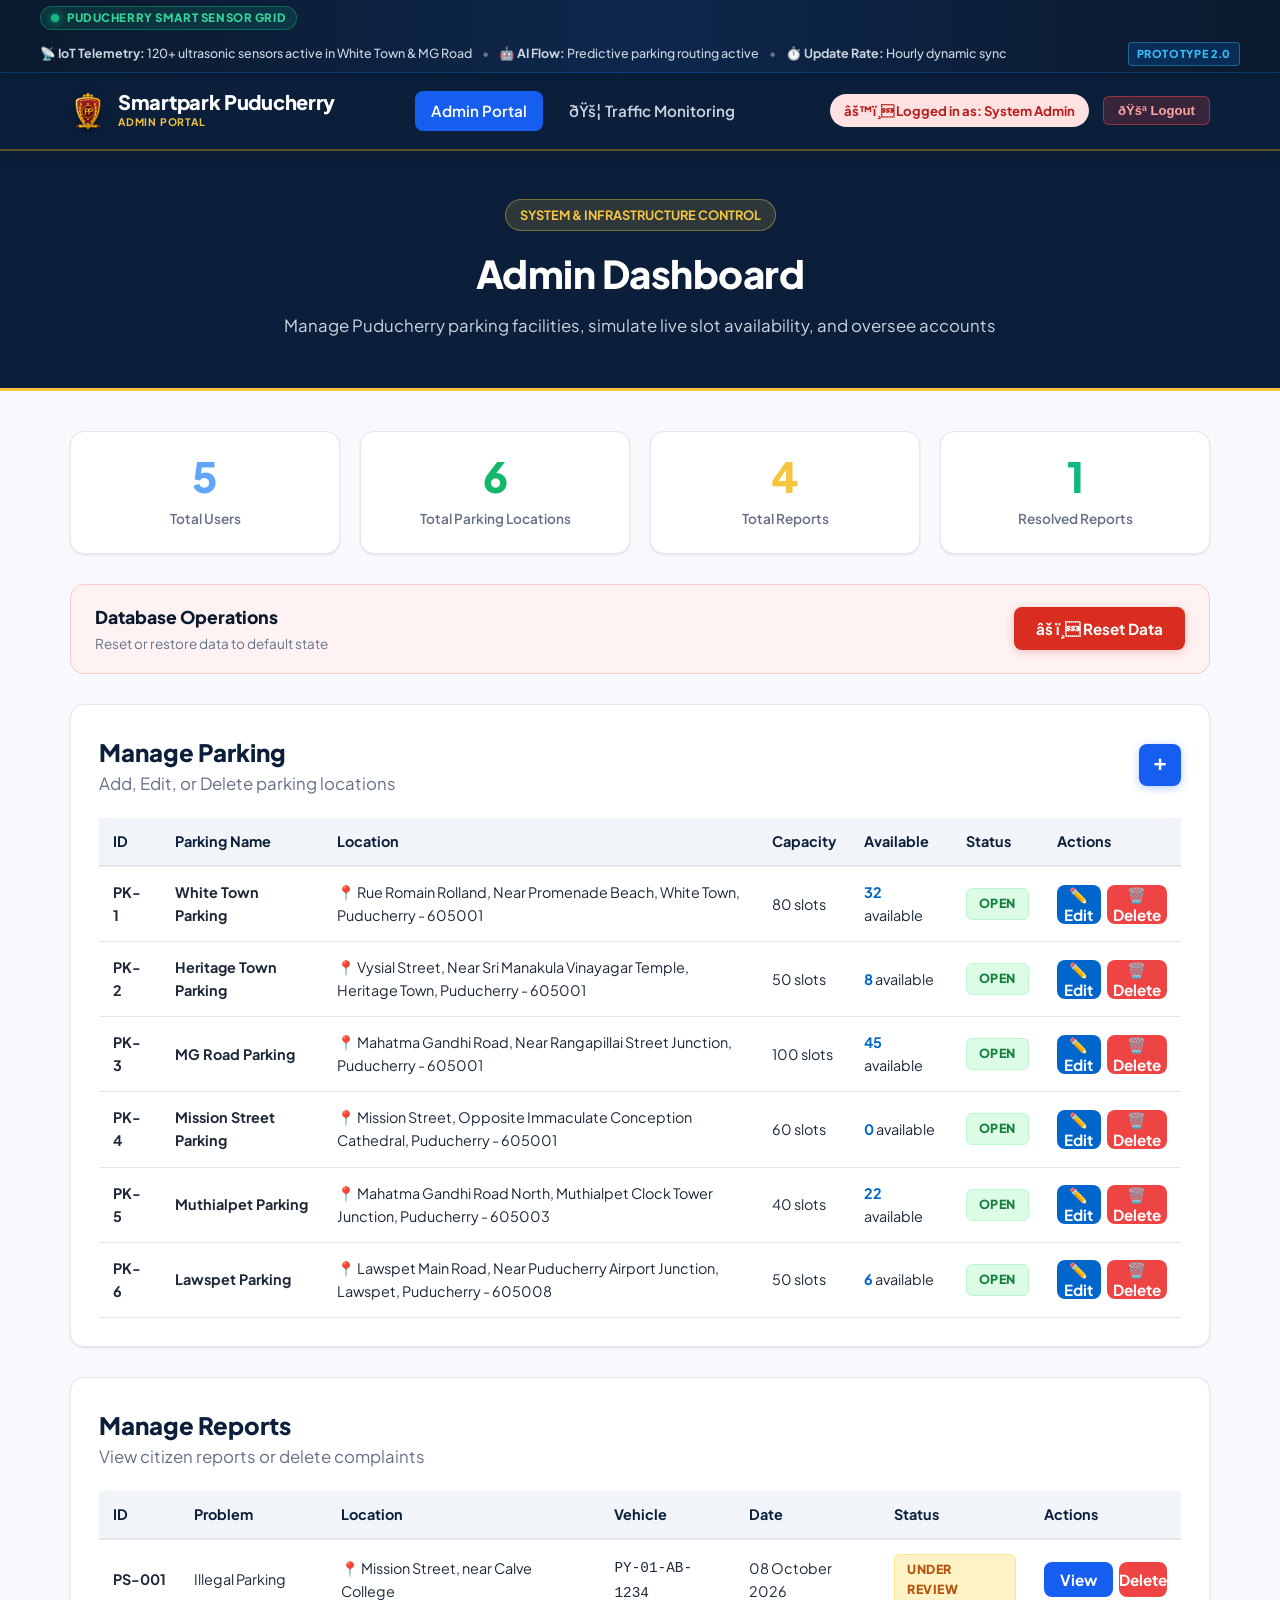
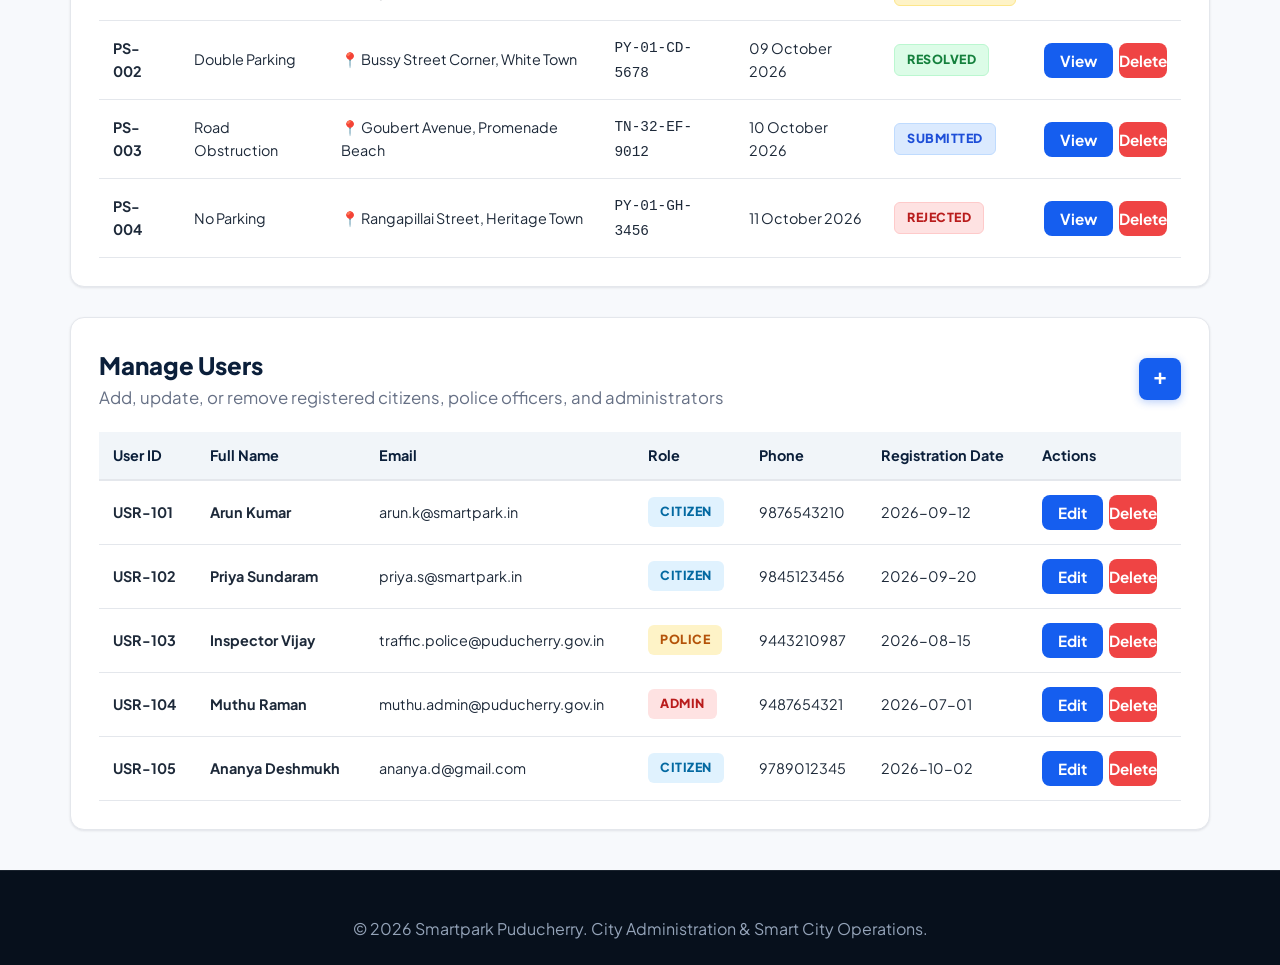
==== commit 8c67b30d: "Update Puducherry Police logo, crest background watermark, and clean demo/realtime mentions" ====
--- a/admin-dashboard.html
+++ b/admin-dashboard.html
@@ -1,4 +1,4 @@
-<!DOCTYPE html>
+﻿<!DOCTYPE html>
 <html lang="en">
 <head>
   <meta charset="UTF-8" />
@@ -15,14 +15,7 @@
   <header class="navbar">
     <div class="nav-container">
       <a href="index.html" class="brand">
-        <div class="brand-shield">
-          <svg class="police-emblem" viewBox="0 0 36 40" fill="none" xmlns="http://www.w3.org/2000/svg">
-            <path d="M18 2L3 7.5V18C3 27.5 9.5 35.8 18 38.5C26.5 35.8 33 27.5 33 18V7.5L18 2Z" fill="#0066CC" stroke="#FFB200" stroke-width="2"/>
-            <circle cx="18" cy="18" r="9" fill="#0B192C" stroke="#FFB200" stroke-width="1.5"/>
-            <path d="M15 13H19C20.65 13 22 14.35 22 16C22 17.65 20.65 19 19 19H15V13Z" fill="#FFB200"/>
-            <path d="M15 13V23" stroke="#FFB200" stroke-width="2" stroke-linecap="round"/>
-          </svg>
-        </div>
+        <div class="brand-shield"><img src="puducherry-police-logo.svg" alt="Puducherry Police Emblem" class="police-emblem" /></div>
         <div class="brand-titles">
           <span class="brand-name">Smartpark Puducherry</span>
           <span class="brand-tag">ADMIN PORTAL</span>
@@ -37,13 +30,13 @@
 
       <nav class="nav-menu" id="navLinks">
         <a href="admin-dashboard.html" class="nav-link active">Admin Portal</a>
-        <a href="traffic-monitoring.html" class="nav-link">🚦 Traffic Monitoring</a>
+        <a href="traffic-monitoring.html" class="nav-link">ðŸš¦ Traffic Monitoring</a>
       </nav>
 
       <div class="nav-user-panel">
-        <span class="user-role-badge badge-admin">⚙️ Logged in as: System Admin</span>
+        <span class="user-role-badge badge-admin">âš™ï¸ Logged in as: System Admin</span>
         <button class="btn-logout" onclick="logoutUser()">
-          🚪 Logout
+          ðŸšª Logout
         </button>
       </div>
     </div>
@@ -88,7 +81,7 @@
         <p style="font-size: 0.85rem; color: #64748b; margin-bottom: 0;">Reset or restore data to default state</p>
       </div>
       <button class="btn btn-danger btn-reset-demo" onclick="resetAdminDemoData()">
-        ⚠️ Reset Data
+        âš ï¸ Reset Data
       </button>
     </div>
 
@@ -207,7 +200,7 @@
           <span class="modal-badge">User Account Management</span>
           <h3 id="userModalTitle">Add User</h3>
         </div>
-        <button class="modal-close" type="button" onclick="closeAdminUserModal()">✕</button>
+        <button class="modal-close" type="button" onclick="closeAdminUserModal()">âœ•</button>
       </div>
 
       <form id="adminUserForm" onsubmit="saveAdminUserForm(event)">
@@ -260,7 +253,7 @@
           <span class="modal-badge">Parking Location Setup</span>
           <h3 id="parkingModalTitle">Add Parking Location</h3>
         </div>
-        <button class="modal-close" onclick="closeAdminParkingModal()">✕</button>
+        <button class="modal-close" onclick="closeAdminParkingModal()">âœ•</button>
       </div>
 
       <form id="adminParkingForm" onsubmit="saveAdminParkingForm(event)">
@@ -309,7 +302,7 @@
           <span class="modal-badge">Puducherry Incident Record</span>
           <h3 id="modalReportTitle">Report Details</h3>
         </div>
-        <button class="modal-close" onclick="closeReportModal()">✕</button>
+        <button class="modal-close" onclick="closeReportModal()">âœ•</button>
       </div>
       <div class="modal-body" id="modalReportBody"></div>
       <div class="modal-footer modal-footer-actions">
@@ -329,3 +322,4 @@
   <script src="app.js"></script>
 </body>
 </html>
+
--- a/style.css
+++ b/style.css
@@ -1821,68 +1821,237 @@
 .marker-yellow { background-color: var(--color-yellow); }
 .marker-red { background-color: var(--color-red); }
 
-.fake-map {
+/* LEAFLET OPENSTREETMAP CONTAINER */
+.leaflet-parking-map {
   position: relative;
-  height: 380px;
-  background-color: #f1f5f9;
+  width: 100%;
+  height: 460px;
+  border-radius: var(--radius-md);
+  border: 1.5px solid #cbd5e1;
+  box-shadow: var(--shadow-sm);
+  z-index: 1;
+  overflow: hidden;
+  background-color: #f8fafc;
+}
+
+@media (max-width: 768px) {
+  .leaflet-parking-map {
+    height: 360px;
+  }
+}
+
+.legend-divider {
+  display: inline-block;
+  width: 1px;
+  height: 18px;
+  background: #cbd5e1;
+  margin: 0 4px;
+}
+
+.badge-legend-rt {
+  background: #dcfce7;
+  color: #15803d;
+  font-size: 0.76rem;
+  font-weight: 700;
+  padding: 3px 8px;
+  border-radius: 12px;
+  border: 1px solid #bbf7d0;
+}
+
+.badge-legend-demo {
+  background: #fef3c7;
+  color: #b45309;
+  font-size: 0.76rem;
+  font-weight: 700;
+  padding: 3px 8px;
+  border-radius: 12px;
+  border: 1px solid #fde68a;
+}
+
+/* Custom Marker Pins for Leaflet */
+.leaflet-custom-marker {
+  display: flex;
+  flex-direction: column;
+  align-items: center;
+  cursor: pointer;
+}
+
+.custom-marker-pin {
+  width: 36px;
+  height: 36px;
+  border-radius: 50%;
+  color: #ffffff;
+  display: flex;
+  align-items: center;
+  justify-content: center;
+  font-weight: 800;
+  font-size: 0.86rem;
+  box-shadow: 0 4px 12px rgba(11, 25, 44, 0.35);
+  border: 2.5px solid #ffffff;
+  transition: transform 0.2s cubic-bezier(0.34, 1.56, 0.64, 1);
+}
+
+.custom-marker-pin:hover {
+  transform: scale(1.18) translateY(-2px);
+}
+
+.custom-marker-pin.marker-green {
+  background-color: var(--color-green);
+}
+
+.custom-marker-pin.marker-yellow {
+  background-color: var(--color-yellow);
+  color: #0b192c;
+}
+
+.custom-marker-pin.marker-red {
+  background-color: var(--color-red);
+}
+
+.custom-marker-label {
+  margin-top: 3px;
+  background: rgba(11, 25, 44, 0.94);
+  color: #ffffff;
+  font-size: 0.72rem;
+  font-weight: 700;
+  padding: 2px 7px;
+  border-radius: 10px;
+  white-space: nowrap;
+  box-shadow: 0 2px 6px rgba(0, 0, 0, 0.25);
+  pointer-events: none;
+  display: flex;
+  align-items: center;
+  gap: 4px;
+}
+
+/* Leaflet Popup Dialog Styling */
+.leaflet-popup-content-wrapper {
+  border-radius: var(--radius-md) !important;
+  box-shadow: 0 12px 30px rgba(11, 25, 44, 0.22) !important;
+  padding: 0 !important;
+  overflow: hidden;
+  border: 1px solid rgba(255, 255, 255, 0.7);
+}
+
+.leaflet-popup-content {
+  margin: 0 !important;
+  line-height: 1.4 !important;
+  min-width: 270px;
+  max-width: 310px;
+}
+
+.leaflet-popup-parking {
+  padding: 16px 18px;
+}
+
+.lpop-header {
+  display: flex;
+  justify-content: space-between;
+  align-items: flex-start;
+  margin-bottom: 6px;
+  gap: 8px;
+}
+
+.lpop-title {
+  font-size: 1.05rem;
+  font-weight: 800;
+  color: #0f172a;
+  margin: 0;
+  line-height: 1.3;
+}
+
+.lpop-badge {
+  display: inline-block;
+  font-size: 0.72rem;
+  font-weight: 700;
+  padding: 2px 8px;
+  border-radius: 10px;
+  margin-top: 3px;
+}
+
+.lpop-badge.badge-realtime {
+  background: #dcfce7;
+  color: #15803d;
+  border: 1px solid #bbf7d0;
+}
+
+.lpop-badge.badge-demo {
+  background: #fef3c7;
+  color: #b45309;
+  border: 1px solid #fde68a;
+}
+
+.lpop-address {
+  font-size: 0.82rem;
+  color: #64748b;
+  margin-bottom: 12px;
+  line-height: 1.35;
+}
+
+.lpop-stats {
+  background: #f8fafc;
+  border: 1px solid #e2e8f0;
   border-radius: var(--radius-sm);
-  overflow: hidden;
-  border: 2px solid #cbd5e1;
-  background-image: 
-    linear-gradient(to right, rgba(0, 0, 0, 0.05) 1px, transparent 1px),
-    linear-gradient(to bottom, rgba(0, 0, 0, 0.05) 1px, transparent 1px);
-  background-size: 32px 32px;
-}
-
-.map-sea {
-  position: absolute;
-  top: 0;
-  right: 0;
-  width: 22%;
-  height: 100%;
-  background: linear-gradient(90deg, #93c5fd 0%, #60a5fa 100%);
-  display: flex;
-  align-items: center;
-  justify-content: center;
-  border-left: 3px dashed #3b82f6;
-}
-
-.sea-label {
-  color: #1e3a8a;
-  font-size: 0.9rem;
-  font-weight: 800;
-  transform: rotate(-90deg);
-  white-space: nowrap;
-  letter-spacing: 1.5px;
-}
-
-.road {
-  position: absolute;
-  background: #cbd5e1;
-  color: #475569;
+  padding: 10px 12px;
+  margin-bottom: 14px;
+  display: flex;
+  flex-direction: column;
+  gap: 6px;
+}
+
+.lpop-stat-item {
+  display: flex;
+  justify-content: space-between;
+  align-items: center;
+  font-size: 0.82rem;
+}
+
+.lpop-stat-label {
+  color: #64748b;
+  font-weight: 600;
+}
+
+.lpop-stat-val {
+  color: #0f172a;
+  font-weight: 700;
+}
+
+.lpop-actions {
+  display: flex;
+  gap: 8px;
+}
+
+.lpop-actions .btn {
+  flex: 1;
+  padding: 9px 12px;
+  font-size: 0.85rem;
+  font-weight: 700;
+  text-align: center;
+  border-radius: var(--radius-sm);
+}
+
+/* Badges for Parking Grid Cards */
+.badge-tag-rt {
+  background: #dcfce7;
+  color: #15803d;
   font-size: 0.72rem;
-  font-weight: 700;
-  display: flex;
-  align-items: center;
-  justify-content: center;
-}
-
-.road-h-1 { right: 22%; top: 0; bottom: 0; width: 24px; writing-mode: vertical-rl; border-right: 1px dashed white; border-left: 1px dashed white; }
-.road-h-2 { left: 0; right: 25%; top: 45%; height: 20px; border-top: 1px dashed white; border-bottom: 1px dashed white; }
-.road-v-1 { left: 35%; top: 0; bottom: 0; width: 20px; writing-mode: vertical-rl; border-right: 1px dashed white; border-left: 1px dashed white; }
-.road-v-2 { left: 55%; top: 0; bottom: 0; width: 20px; writing-mode: vertical-rl; border-right: 1px dashed white; border-left: 1px dashed white; }
-
-.map-pin { position: absolute; cursor: pointer; display: flex; flex-direction: column; align-items: center; transition: transform 0.2s ease; z-index: 10; }
-.map-pin:hover { transform: scale(1.15) translateY(-4px); z-index: 20; }
-.pin-badge { color: var(--color-white); font-weight: 800; font-size: 0.8rem; padding: 4px 10px; border-radius: 12px; box-shadow: 0 4px 10px rgba(0, 0, 0, 0.25); border: 2px solid white; }
-.pin-label { background: var(--color-dark-blue); color: var(--color-white); font-size: 0.72rem; font-weight: 700; padding: 3px 8px; border-radius: 4px; margin-top: 4px; white-space: nowrap; }
-
-.pin-1 { top: 60%; right: 26%; }
-.pin-2 { top: 52%; left: 42%; }
-.pin-3 { top: 38%; left: 16%; }
-.pin-4 { top: 22%; left: 40%; }
-.pin-5 { top: 12%; right: 28%; }
-.pin-6 { top: 15%; left: 10%; }
+  font-weight: 800;
+  padding: 2px 7px;
+  border-radius: 10px;
+  border: 1px solid #bbf7d0;
+  letter-spacing: 0.2px;
+}
+
+.badge-tag-demo {
+  background: #fef3c7;
+  color: #b45309;
+  font-size: 0.72rem;
+  font-weight: 800;
+  padding: 2px 7px;
+  border-radius: 10px;
+  border: 1px solid #fde68a;
+  letter-spacing: 0.2px;
+}
 
 /* PARKING CARDS GRID */
 .parking-results-header { display: flex; justify-content: space-between; align-items: center; margin-bottom: 22px; }
@@ -1930,15 +2099,15 @@
 .no-results p { color: var(--color-text-muted); }
 
 /* DETAILS MODAL */
-.modal-overlay { position: fixed; top: 0; left: 0; width: 100vw; height: 100vh; background: rgba(11, 25, 44, 0.65); backdrop-filter: blur(5px); display: flex; align-items: center; justify-content: center; z-index: 2000; padding: 20px; }
-.modal-box { background: var(--color-white); border-radius: var(--radius-md); width: 100%; max-width: 540px; box-shadow: 0 25px 50px rgba(0, 0, 0, 0.3); overflow: hidden; animation: fadeIn 0.2s ease-in-out; border: 1px solid rgba(255, 255, 255, 0.2); }
-.modal-header { background: var(--color-dark-blue); color: var(--color-white); padding: 20px 24px; display: flex; justify-content: space-between; align-items: center; border-bottom: 2px solid var(--color-yellow); }
+.modal-overlay { position: fixed; top: 0; left: 0; width: 100vw; height: 100vh; background: rgba(11, 25, 44, 0.65); backdrop-filter: blur(5px); display: flex; align-items: center; justify-content: center; z-index: 2000; padding: 20px; overflow-y: auto; }
+.modal-box { background: var(--color-white); border-radius: var(--radius-md); width: 100%; max-width: 540px; max-height: 90vh; display: flex; flex-direction: column; box-shadow: 0 25px 50px rgba(0, 0, 0, 0.3); overflow: hidden; animation: fadeIn 0.2s ease-in-out; border: 1px solid rgba(255, 255, 255, 0.2); }
+.modal-header { background: var(--color-dark-blue); color: var(--color-white); padding: 20px 24px; display: flex; justify-content: space-between; align-items: center; border-bottom: 2px solid var(--color-yellow); flex-shrink: 0; }
 .modal-header-info { display: flex; flex-direction: column; }
 .modal-badge { font-size: 0.72rem; color: var(--color-yellow); text-transform: uppercase; font-weight: 700; letter-spacing: 0.5px; margin-bottom: 2px; }
 .modal-header h3 { font-size: 1.3rem; font-weight: 800; color: var(--color-white); }
 .modal-close { background: rgba(255, 255, 255, 0.12); border: none; color: var(--color-white); width: 32px; height: 32px; border-radius: 50%; font-size: 1rem; cursor: pointer; display: flex; align-items: center; justify-content: center; transition: var(--transition-smooth); }
 .modal-close:hover { background: rgba(239, 68, 68, 0.8); }
-.modal-body { padding: 24px; font-size: 0.95rem; color: var(--color-text-main); }
+.modal-body { padding: 24px; font-size: 0.95rem; color: var(--color-text-main); overflow-y: auto; flex-grow: 1; -webkit-overflow-scrolling: touch; }
 .modal-pricing-grid { display: grid; grid-template-columns: 1fr 1fr; gap: 12px; margin: 16px 0; }
 .modal-price-card { background: #f8fafc; border: 1px solid #e2e8f0; border-radius: var(--radius-sm); padding: 12px 16px; text-align: center; }
 .modal-price-title { font-size: 0.8rem; color: var(--color-text-muted); font-weight: 600; margin-bottom: 4px; }
@@ -2197,3 +2366,677 @@
   .violation-grid { grid-template-columns: 1fr; }
   .modal-box { padding: 12px; }
 }
+
+/* =========================================================
+   FUTURISTIC SMART CITY LIVE TICKER & PRESENTATION ENGINE
+   ========================================================= */
+.smart-city-ticker-bar {
+  background: linear-gradient(90deg, #0b192c 0%, #0d274c 50%, #0b192c 100%);
+  color: #e2e8f0;
+  border-bottom: 1px solid rgba(0, 102, 204, 0.4);
+  font-size: 0.78rem;
+  padding: 6px 16px;
+  position: sticky;
+  top: 0;
+  z-index: 1002;
+  box-shadow: 0 2px 10px rgba(0, 0, 0, 0.15);
+}
+
+.ticker-content {
+  max-width: 1200px;
+  margin: 0 auto;
+  display: flex;
+  align-items: center;
+  justify-content: space-between;
+  gap: 12px;
+  flex-wrap: wrap;
+}
+
+.ticker-badge {
+  display: flex;
+  align-items: center;
+  gap: 8px;
+  background: rgba(16, 185, 129, 0.15);
+  border: 1px solid rgba(16, 185, 129, 0.4);
+  padding: 2px 10px;
+  border-radius: 12px;
+}
+
+.live-dot {
+  width: 8px;
+  height: 8px;
+  border-radius: 50%;
+  background-color: #10b981;
+  box-shadow: 0 0 8px #10b981;
+  display: inline-block;
+  animation: pulse-dot 1.8s infinite;
+}
+
+.pulse-ping {
+  animation: ping-effect 0.6s cubic-bezier(0, 0, 0.2, 1);
+}
+
+@keyframes pulse-dot {
+  0% { transform: scale(0.95); box-shadow: 0 0 0 0 rgba(16, 185, 129, 0.7); }
+  70% { transform: scale(1.15); box-shadow: 0 0 0 6px rgba(16, 185, 129, 0); }
+  100% { transform: scale(0.95); box-shadow: 0 0 0 0 rgba(16, 185, 129, 0); }
+}
+
+@keyframes ping-effect {
+  0% { transform: scale(1); filter: brightness(1.2); }
+  50% { transform: scale(1.6); filter: brightness(2); }
+  100% { transform: scale(1); filter: brightness(1); }
+}
+
+.ticker-title {
+  font-weight: 800;
+  font-size: 0.72rem;
+  letter-spacing: 0.05em;
+  color: #34d399;
+}
+
+.ticker-stream {
+  display: flex;
+  align-items: center;
+  gap: 10px;
+  color: #cbd5e1;
+  font-weight: 500;
+  overflow: hidden;
+  text-overflow: ellipsis;
+  white-space: nowrap;
+}
+
+.ticker-sep {
+  color: #64748b;
+}
+
+.ticker-actions {
+  display: flex;
+  align-items: center;
+  gap: 8px;
+}
+
+.tech-tag {
+  background: rgba(0, 102, 204, 0.25);
+  color: #38bdf8;
+  border: 1px solid rgba(56, 189, 248, 0.4);
+  font-size: 0.68rem;
+  font-weight: 800;
+  letter-spacing: 0.06em;
+  padding: 2px 8px;
+  border-radius: 4px;
+}
+
+@media (max-width: 768px) {
+  .ticker-stream span:nth-child(n+3) {
+    display: none;
+  }
+}
+
+/* Hourly Sync Badge & Indicator */
+.hourly-sync-info {
+  display: inline-flex;
+  align-items: center;
+  gap: 8px;
+  margin-top: 6px;
+  font-size: 0.82rem;
+  font-weight: 600;
+  color: #475569;
+}
+
+.hourly-dot {
+  width: 8px;
+  height: 8px;
+  border-radius: 50%;
+  background-color: #0066cc;
+  box-shadow: 0 0 6px rgba(0, 102, 204, 0.6);
+  display: inline-block;
+  animation: pulse-hourly 2s infinite ease-in-out;
+}
+
+@keyframes pulse-hourly {
+  0% { transform: scale(0.9); opacity: 0.8; }
+  50% { transform: scale(1.3); opacity: 1; }
+  100% { transform: scale(0.9); opacity: 0.8; }
+}
+
+.hourly-badge {
+  background: #e0f2fe;
+  color: #0369a1;
+  border: 1px solid #bae6fd;
+  padding: 2px 10px;
+  border-radius: 12px;
+  font-size: 0.76rem;
+  font-weight: 700;
+  font-variant-numeric: tabular-nums;
+}
+
+/* =========================================================
+   PARKING BOOKING & RESERVATION STYLES
+   ========================================================= */
+.card-actions-group {
+  display: flex;
+  gap: 10px;
+  width: 100%;
+  margin-top: 6px;
+}
+
+.btn-book-slot {
+  flex: 1.3;
+  background-color: var(--color-blue);
+  color: var(--color-white);
+  border: none;
+  border-radius: var(--radius-sm);
+  padding: 10px 14px;
+  font-size: 0.92rem;
+  font-weight: 700;
+  cursor: pointer;
+  display: inline-flex;
+  align-items: center;
+  justify-content: center;
+  gap: 6px;
+  transition: var(--transition-smooth);
+}
+
+.btn-book-slot:hover {
+  background-color: #0052a3;
+  box-shadow: 0 4px 12px rgba(0, 102, 204, 0.35);
+  transform: translateY(-1px);
+}
+
+.btn-book-slot:disabled,
+.btn-book-slot.btn-disabled {
+  background-color: #94a3b8;
+  cursor: not-allowed;
+  opacity: 0.7;
+  transform: none;
+  box-shadow: none;
+}
+
+.modal-box-lg {
+  max-width: 620px;
+  max-height: 90vh;
+  display: flex;
+  flex-direction: column;
+  overflow: hidden;
+  margin: auto;
+}
+
+#bookingForm {
+  display: flex;
+  flex-direction: column;
+  flex: 1;
+  min-height: 0;
+  overflow: hidden;
+}
+
+#bookingForm .modal-body {
+  overflow-y: auto;
+  flex: 1;
+  min-height: 0;
+  padding: 20px 24px;
+  -webkit-overflow-scrolling: touch;
+  scroll-behavior: smooth;
+}
+
+#bookingForm .modal-footer {
+  flex-shrink: 0;
+  border-top: 1px solid var(--color-border);
+  padding: 16px 24px;
+  background: #f8fafc;
+}
+
+.booking-location-card {
+  background: #f8fafc;
+  border: 1px solid #e2e8f0;
+  border-radius: var(--radius-md);
+  padding: 16px;
+  margin-bottom: 18px;
+}
+
+.bloc-header {
+  display: flex;
+  align-items: center;
+  justify-content: space-between;
+  margin-bottom: 6px;
+}
+
+.bloc-header h4 {
+  font-size: 1.1rem;
+  font-weight: 800;
+  color: #0f172a;
+  margin: 0;
+}
+
+.bloc-badge {
+  font-size: 0.74rem;
+  font-weight: 800;
+  padding: 2px 8px;
+  border-radius: 10px;
+  background: #dcfce7;
+  color: #15803d;
+}
+
+.bloc-badge.closed {
+  background: #fee2e2;
+  color: #b91c1c;
+}
+
+.bloc-address {
+  font-size: 0.88rem;
+  color: #475569;
+  margin-bottom: 10px;
+  line-height: 1.4;
+}
+
+.bloc-meta {
+  display: flex;
+  flex-wrap: wrap;
+  gap: 14px;
+  font-size: 0.84rem;
+  color: #334155;
+  background: #ffffff;
+  padding: 8px 12px;
+  border-radius: var(--radius-sm);
+  border: 1px solid #e2e8f0;
+}
+
+.booking-form-grid {
+  display: grid;
+  grid-template-columns: 1fr 1fr;
+  gap: 14px;
+  margin-bottom: 18px;
+}
+
+@media (max-width: 600px) {
+  .booking-form-grid {
+    grid-template-columns: 1fr;
+  }
+}
+
+/* BOOKING FORM CONTROLS: COLORED LINES & COMFORTABLE PADDING (NO COLOR INSIDE) */
+#bookingForm .form-group {
+  margin-bottom: 16px;
+  display: flex;
+  flex-direction: column;
+}
+
+#bookingForm label {
+  font-size: 0.88rem;
+  font-weight: 700;
+  color: #0f172a;
+  margin-bottom: 6px;
+}
+
+#bookingForm .form-control {
+  width: 100%;
+  height: 48px;
+  padding: 12px 14px;
+  font-size: 0.95rem;
+  font-family: inherit;
+  color: #0f172a;
+  background-color: #ffffff !important; /* Pure white inside - no background fill */
+  border: 1.5px solid #2563eb;          /* Clean, vibrant colored border lines */
+  border-radius: var(--radius-sm);
+  outline: none;
+  box-sizing: border-box;
+  transition: border-color 0.2s ease, box-shadow 0.2s ease;
+}
+
+#bookingForm .form-control:hover {
+  border-color: #1d4ed8;
+}
+
+#bookingForm .form-control:focus {
+  border-color: #0066cc;
+  box-shadow: 0 0 0 3px rgba(37, 99, 235, 0.16);
+  background-color: #ffffff !important;
+}
+
+#bookingForm .form-control::placeholder {
+  color: #94a3b8;
+  font-size: 0.9rem;
+}
+
+/* TIME PICKER COMBO: MANUAL TYPING + CLOCK ICON FITTING INSIDE THE BOX */
+.time-picker-wrapper {
+  position: relative;
+  display: flex;
+  align-items: center;
+  width: 100%;
+}
+
+.time-text-input {
+  width: 100%;
+  padding-right: 44px !important;
+  font-size: 0.95rem;
+  letter-spacing: 0.3px;
+  background-color: #ffffff !important;
+}
+
+.clock-symbol-wrapper {
+  position: absolute;
+  right: 8px;
+  top: 50%;
+  transform: translateY(-50%);
+  width: 32px;
+  height: 32px;
+  display: flex;
+  align-items: center;
+  justify-content: center;
+  border-radius: 6px;
+  background: transparent;
+  border: none;
+  cursor: pointer;
+  transition: background-color 0.2s ease, transform 0.15s ease;
+  overflow: hidden;
+  z-index: 2;
+  box-shadow: none;
+}
+
+.clock-symbol-wrapper:hover {
+  background: rgba(37, 99, 235, 0.08);
+  transform: translateY(-50%) scale(1.06);
+}
+
+.clock-symbol-icon {
+  font-size: 1.25rem;
+  line-height: 1;
+  pointer-events: none;
+  user-select: none;
+}
+
+.native-clock-overlay {
+  position: absolute;
+  top: 0;
+  left: 0;
+  width: 100%;
+  height: 100%;
+  opacity: 0;
+  cursor: pointer;
+  border: none;
+  background: transparent;
+  padding: 0;
+  margin: 0;
+  z-index: 3;
+}
+
+.booking-error-banner {
+  background: #fef2f2;
+  border: 1px solid #f87171;
+  color: #b91c1c;
+  padding: 10px 14px;
+  border-radius: var(--radius-sm);
+  font-size: 0.88rem;
+  font-weight: 600;
+  margin-bottom: 16px;
+  display: flex;
+  align-items: center;
+  gap: 8px;
+}
+
+.booking-summary-card {
+  background: #eff6ff;
+  border: 1.5px solid #bfdbfe;
+  border-radius: var(--radius-md);
+  padding: 16px;
+  margin-top: 10px;
+}
+
+.summary-heading {
+  font-size: 0.95rem;
+  font-weight: 800;
+  color: #1e3a8a;
+  margin-top: 0;
+  margin-bottom: 12px;
+}
+
+.summary-row {
+  display: flex;
+  justify-content: space-between;
+  align-items: center;
+  font-size: 0.88rem;
+  margin-bottom: 6px;
+  color: #334155;
+}
+
+.summary-label {
+  color: #64748b;
+  font-weight: 500;
+}
+
+.summary-value {
+  font-weight: 700;
+  color: #0f172a;
+}
+
+.summary-highlight {
+  color: var(--color-blue);
+  font-weight: 800;
+}
+
+.summary-divider {
+  height: 1px;
+  background: #cbd5e1;
+  margin: 10px 0;
+}
+
+.total-row {
+  font-size: 1.05rem;
+  margin-top: 4px;
+}
+
+.summary-total-label {
+  font-weight: 800;
+  color: #0f172a;
+}
+
+.summary-total-value {
+  font-size: 1.3rem;
+  font-weight: 800;
+  color: #15803d;
+}
+
+.summary-calculation-note {
+  font-size: 0.74rem;
+  color: #64748b;
+  font-style: italic;
+  margin-top: 6px;
+  text-align: right;
+}
+
+/* Success Confirmation Receipt */
+.success-icon-badge {
+  font-size: 3rem;
+  text-align: center;
+  margin-bottom: 6px;
+}
+
+.booking-ticket-receipt {
+  background: #f8fafc;
+  border: 2px dashed #cbd5e1;
+  border-radius: var(--radius-md);
+  padding: 16px;
+  margin-top: 10px;
+}
+
+.ticket-header {
+  display: flex;
+  justify-content: space-between;
+  align-items: center;
+  border-bottom: 1px solid #e2e8f0;
+  padding-bottom: 10px;
+  margin-bottom: 12px;
+}
+
+.ticket-id-tag {
+  font-family: monospace;
+  font-weight: 800;
+  font-size: 1.1rem;
+  color: var(--color-blue);
+}
+
+.ticket-status-tag {
+  background: #dcfce7;
+  color: #15803d;
+  font-size: 0.72rem;
+  font-weight: 800;
+  padding: 3px 8px;
+  border-radius: 10px;
+}
+
+.ticket-grid {
+  display: grid;
+  grid-template-columns: 1fr 1fr;
+  gap: 10px 14px;
+  font-size: 0.88rem;
+}
+
+.ticket-item .t-label {
+  display: block;
+  font-size: 0.74rem;
+  color: #64748b;
+  font-weight: 600;
+  text-transform: uppercase;
+}
+
+.ticket-item .t-value {
+  font-weight: 700;
+  color: #0f172a;
+  word-break: break-word;
+}
+
+/* My Bookings Page Cards Grid */
+.my-bookings-grid {
+  display: grid;
+  grid-template-columns: repeat(auto-fill, minmax(340px, 1fr));
+  gap: 20px;
+}
+
+@media (max-width: 480px) {
+  .my-bookings-grid {
+    grid-template-columns: 1fr;
+  }
+}
+
+.booking-card {
+  background: #ffffff;
+  border: 1px solid var(--border-color);
+  border-radius: var(--radius-md);
+  padding: 18px;
+  box-shadow: var(--shadow-card);
+  display: flex;
+  flex-direction: column;
+  justify-content: space-between;
+  position: relative;
+  transition: var(--transition-smooth);
+}
+
+.booking-card:hover {
+  box-shadow: var(--shadow-hover);
+  border-color: #cbd5e1;
+}
+
+.bcard-header {
+  display: flex;
+  justify-content: space-between;
+  align-items: center;
+  margin-bottom: 12px;
+}
+
+.bcard-id {
+  font-family: monospace;
+  font-weight: 800;
+  color: var(--color-blue);
+  font-size: 0.95rem;
+}
+
+.bcard-badge {
+  font-size: 0.72rem;
+  font-weight: 800;
+  padding: 3px 10px;
+  border-radius: 12px;
+}
+
+.bcard-badge-confirmed {
+  background: #dcfce7;
+  color: #15803d;
+}
+
+.bcard-badge-cancelled {
+  background: #fee2e2;
+  color: #b91c1c;
+}
+
+.bcard-badge-completed {
+  background: #f1f5f9;
+  color: #475569;
+}
+
+.bcard-location {
+  font-size: 1.05rem;
+  font-weight: 800;
+  color: #0f172a;
+  margin: 0 0 6px 0;
+}
+
+.bcard-details-list {
+  display: flex;
+  flex-direction: column;
+  gap: 6px;
+  font-size: 0.88rem;
+  margin: 12px 0 16px 0;
+  color: #334155;
+  background: #f8fafc;
+  padding: 12px;
+  border-radius: var(--radius-sm);
+}
+
+.bcard-detail-row {
+  display: flex;
+  justify-content: space-between;
+}
+
+.bcard-detail-row .b-label {
+  color: #64748b;
+  font-weight: 500;
+}
+
+.bcard-detail-row .b-val {
+  font-weight: 700;
+  color: #0f172a;
+}
+
+.bcard-footer {
+  display: flex;
+  justify-content: space-between;
+  align-items: center;
+  padding-top: 12px;
+  border-top: 1px solid #f1f5f9;
+}
+
+.bcard-price {
+  font-size: 1.15rem;
+  font-weight: 800;
+  color: #15803d;
+}
+
+.btn-cancel-booking {
+  background: #fee2e2;
+  color: #b91c1c;
+  border: 1px solid #fecaca;
+  padding: 6px 14px;
+  font-size: 0.82rem;
+  font-weight: 700;
+  border-radius: var(--radius-sm);
+  cursor: pointer;
+  transition: var(--transition-smooth);
+}
+
+.btn-cancel-booking:hover {
+  background: #ef4444;
+  color: #ffffff;
+}
+
+
+
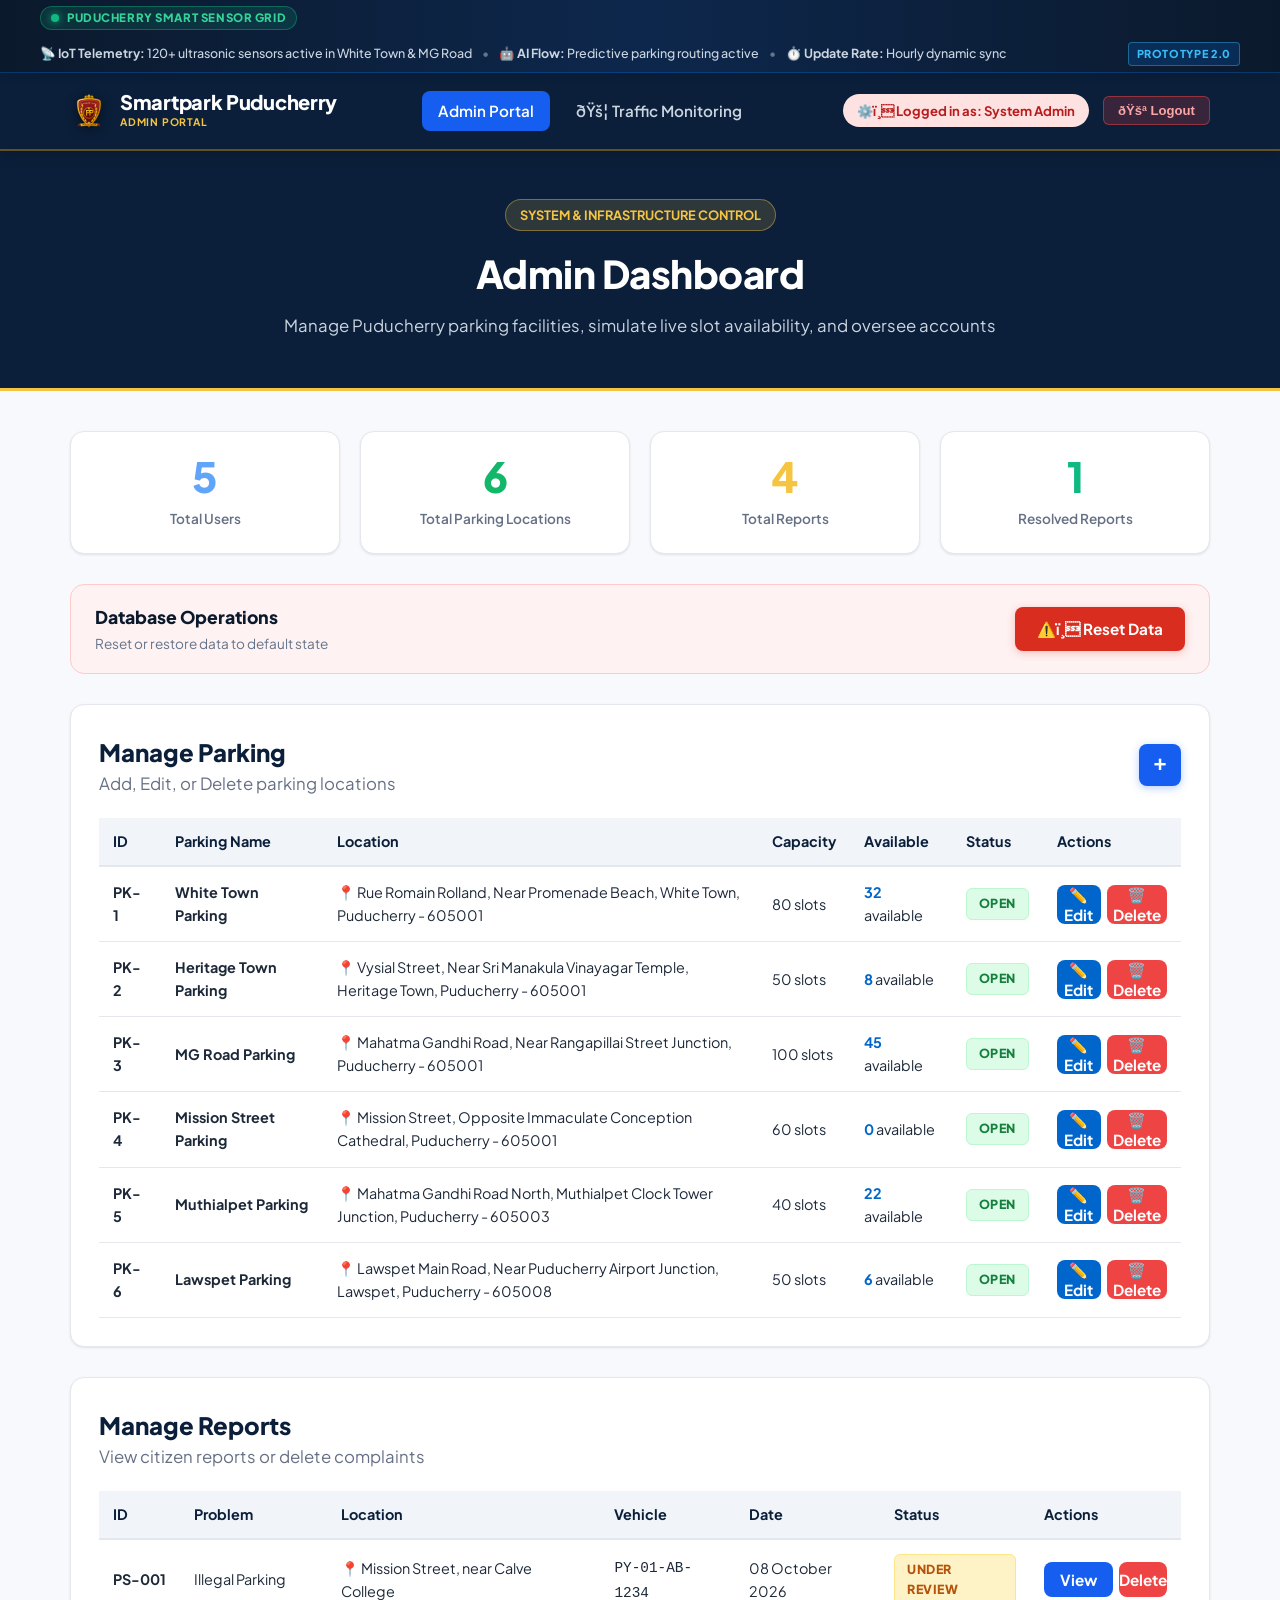
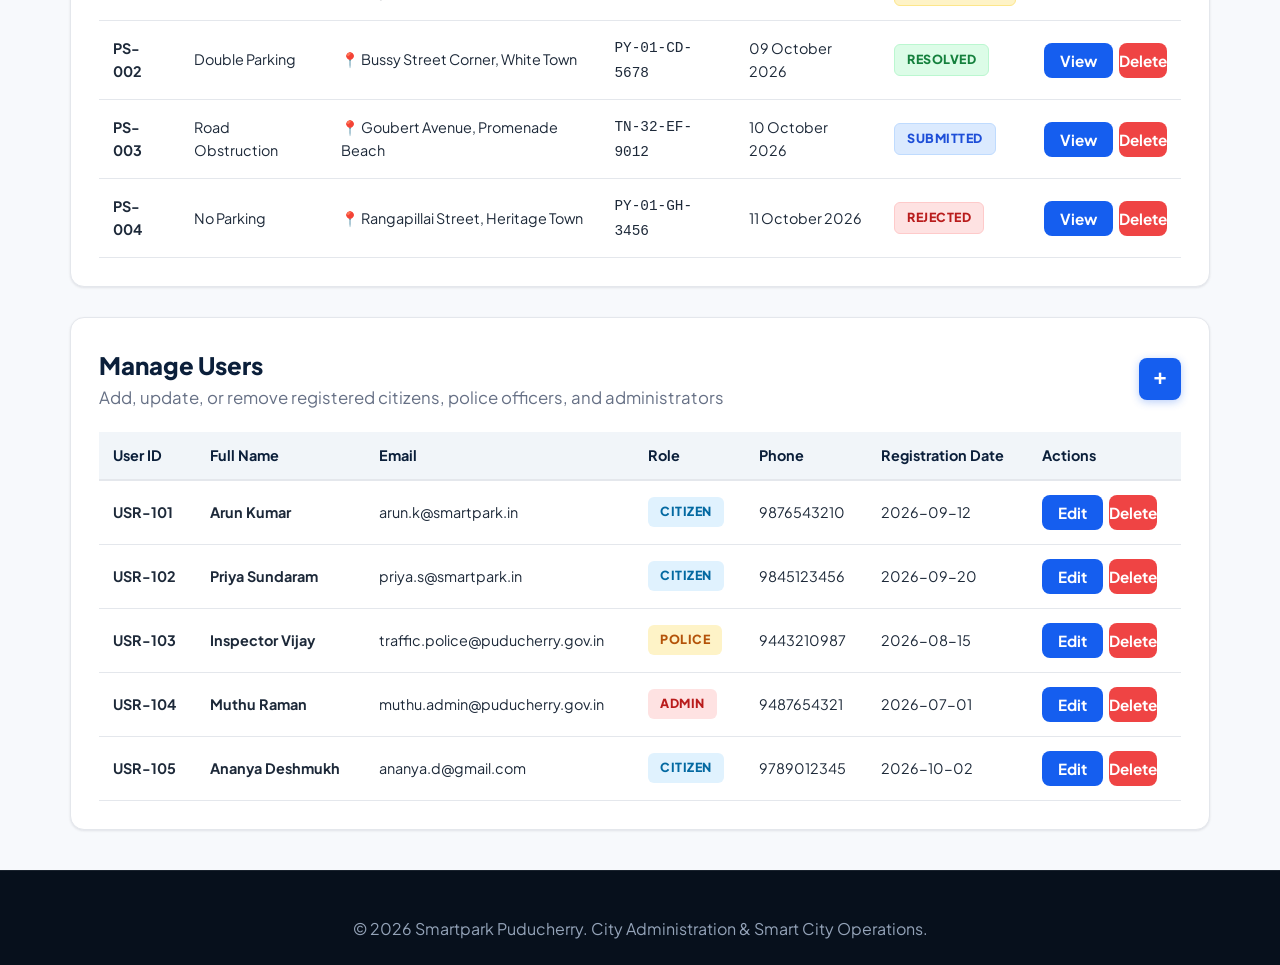
==== commit d1657012: "Update Puducherry Police logo, crest background watermark, and clean demo/realtime mentions" ====
--- a/admin-dashboard.html
+++ b/admin-dashboard.html
@@ -34,7 +34,7 @@
       </nav>
 
       <div class="nav-user-panel">
-        <span class="user-role-badge badge-admin">âš™ï¸ Logged in as: System Admin</span>
+        <span class="user-role-badge badge-admin">⚙️ï¸ Logged in as: System Admin</span>
         <button class="btn-logout" onclick="logoutUser()">
           ðŸšª Logout
         </button>
@@ -81,7 +81,7 @@
         <p style="font-size: 0.85rem; color: #64748b; margin-bottom: 0;">Reset or restore data to default state</p>
       </div>
       <button class="btn btn-danger btn-reset-demo" onclick="resetAdminDemoData()">
-        âš ï¸ Reset Data
+        ⚠️ï¸ Reset Data
       </button>
     </div>
 
@@ -200,7 +200,7 @@
           <span class="modal-badge">User Account Management</span>
           <h3 id="userModalTitle">Add User</h3>
         </div>
-        <button class="modal-close" type="button" onclick="closeAdminUserModal()">âœ•</button>
+        <button class="modal-close" type="button" onclick="closeAdminUserModal()">✕</button>
       </div>
 
       <form id="adminUserForm" onsubmit="saveAdminUserForm(event)">
@@ -253,7 +253,7 @@
           <span class="modal-badge">Parking Location Setup</span>
           <h3 id="parkingModalTitle">Add Parking Location</h3>
         </div>
-        <button class="modal-close" onclick="closeAdminParkingModal()">âœ•</button>
+        <button class="modal-close" onclick="closeAdminParkingModal()">✕</button>
       </div>
 
       <form id="adminParkingForm" onsubmit="saveAdminParkingForm(event)">
@@ -302,7 +302,7 @@
           <span class="modal-badge">Puducherry Incident Record</span>
           <h3 id="modalReportTitle">Report Details</h3>
         </div>
-        <button class="modal-close" onclick="closeReportModal()">âœ•</button>
+        <button class="modal-close" onclick="closeReportModal()">✕</button>
       </div>
       <div class="modal-body" id="modalReportBody"></div>
       <div class="modal-footer modal-footer-actions">
--- a/style.css
+++ b/style.css
@@ -106,12 +106,22 @@
   display: flex;
   align-items: center;
   justify-content: center;
-  filter: drop-shadow(0 2px 5px rgba(0, 0, 0, 0.3));
-}
-
+  filter: drop-shadow(0 2px 6px rgba(0, 0, 0, 0.45));
+}
+
+.brand-shield img,
+.brand-shield svg,
 .police-emblem {
-  width: 36px;
-  height: 40px;
+  width: 38px;
+  height: 44px;
+  display: block;
+  object-fit: contain;
+}
+
+.footer-shield img,
+.footer-shield svg {
+  width: 44px;
+  height: 52px;
 }
 
 .brand-titles {
@@ -2128,15 +2138,65 @@
 
 /* HERO, STEPS, STATS & FOOTER */
 .hero-section {
-  background-color: var(--color-dark-navy);
+  background: radial-gradient(circle at 50% 25%, #13243d 0%, var(--color-dark-navy) 70%, #060e18 100%);
   color: var(--color-white);
-  padding: 85px 0 95px 0;
+  padding: 60px 0 90px 0;
   text-align: center;
   position: relative;
   overflow: hidden;
   border-bottom: 3px solid var(--color-yellow);
 }
 .hero-content { position: relative; z-index: 2; }
+
+/* Background Watermark Crest similar to reference screenshot */
+.hero-watermark {
+  position: absolute;
+  top: 50%;
+  left: 50%;
+  transform: translate(-50%, -52%);
+  z-index: 1;
+  pointer-events: none;
+  opacity: 0.12;
+  filter: drop-shadow(0 0 40px rgba(255, 178, 0, 0.2));
+  width: 520px;
+  max-width: 90vw;
+}
+
+.hero-watermark-img {
+  width: 100%;
+  height: auto;
+  display: block;
+}
+
+/* Foreground Official Police Crest */
+.hero-logo-wrapper {
+  display: flex;
+  justify-content: center;
+  align-items: center;
+  margin-bottom: 18px;
+}
+
+.hero-police-crest {
+  width: 108px;
+  height: 126px;
+  filter: drop-shadow(0 8px 24px rgba(0, 0, 0, 0.45)) drop-shadow(0 2px 8px rgba(245, 179, 0, 0.35));
+  transition: transform 0.3s ease;
+}
+
+.hero-police-crest:hover {
+  transform: scale(1.04);
+}
+
+.hero-subheading {
+  font-size: 0.88rem;
+  font-weight: 800;
+  color: var(--color-yellow);
+  letter-spacing: 2px;
+  margin-top: -8px;
+  margin-bottom: 18px;
+  text-transform: uppercase;
+  opacity: 0.95;
+}
 .hero-badge {
   display: inline-block;
   background-color: rgba(245, 197, 66, 0.15);
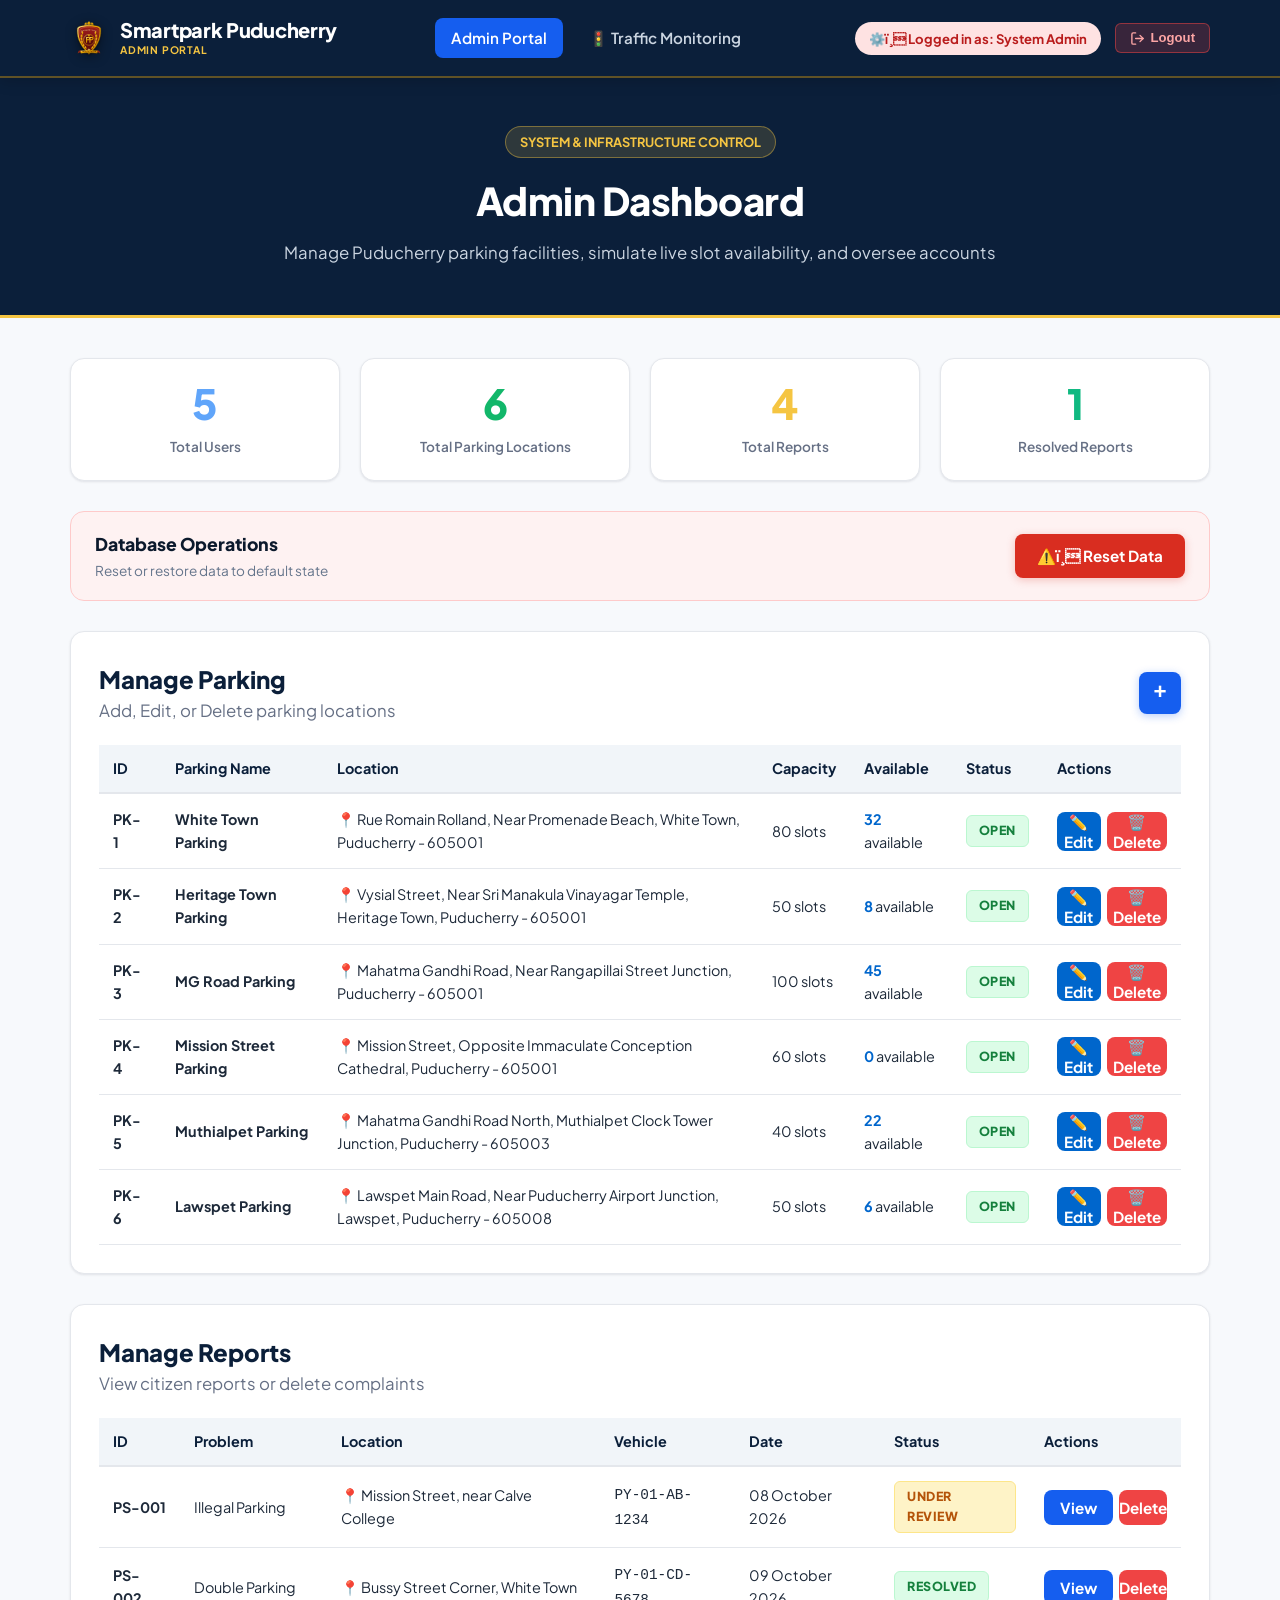
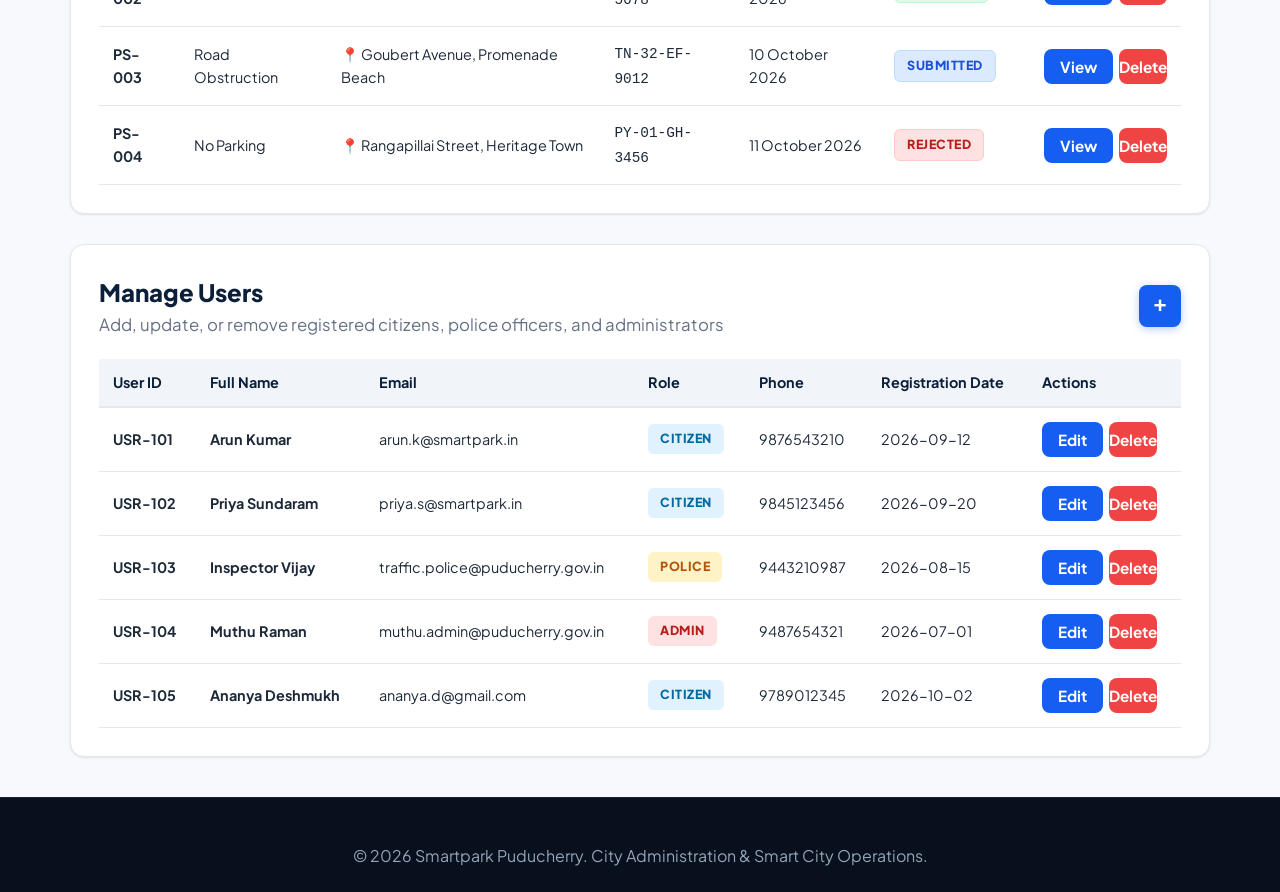
==== commit 506df81c: "Update Puducherry Police logo, crest background watermark, and clean demo/realtime mentions" ====
--- a/admin-dashboard.html
+++ b/admin-dashboard.html
@@ -30,13 +30,13 @@
 
       <nav class="nav-menu" id="navLinks">
         <a href="admin-dashboard.html" class="nav-link active">Admin Portal</a>
-        <a href="traffic-monitoring.html" class="nav-link">ðŸš¦ Traffic Monitoring</a>
+        <a href="traffic-monitoring.html" class="nav-link">🚦 Traffic Monitoring</a>
       </nav>
 
       <div class="nav-user-panel">
         <span class="user-role-badge badge-admin">⚙️ï¸ Logged in as: System Admin</span>
         <button class="btn-logout" onclick="logoutUser()">
-          ðŸšª Logout
+          <svg width="15" height="15" viewBox="0 0 24 24" fill="none" stroke="currentColor" stroke-width="2.2" stroke-linecap="round" stroke-linejoin="round" style="margin-right:6px; vertical-align:middle;"><path d="M9 21H5a2 2 0 0 1-2-2V5a2 2 0 0 1 2-2h4"></path><polyline points="16 17 21 12 16 7"></polyline><line x1="21" y1="12" x2="9" y2="12"></line></svg>Logout
         </button>
       </div>
     </div>
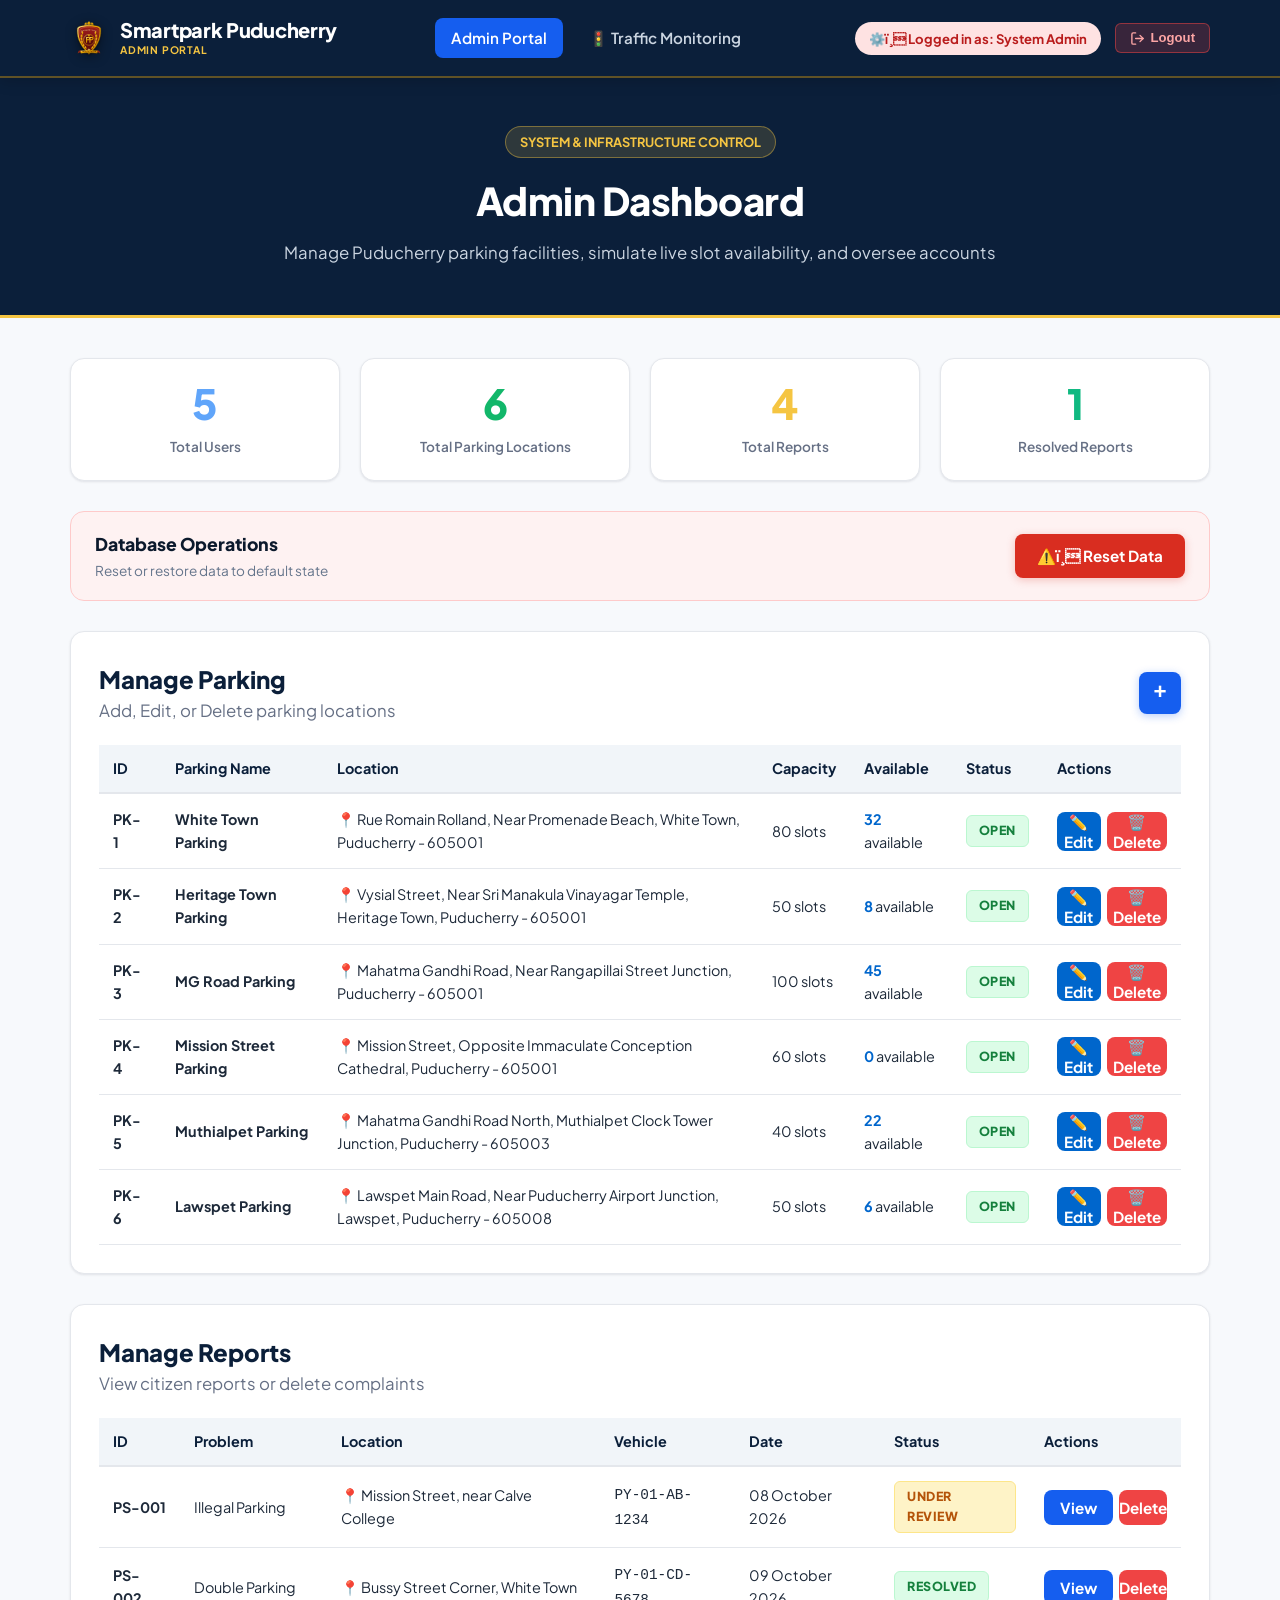
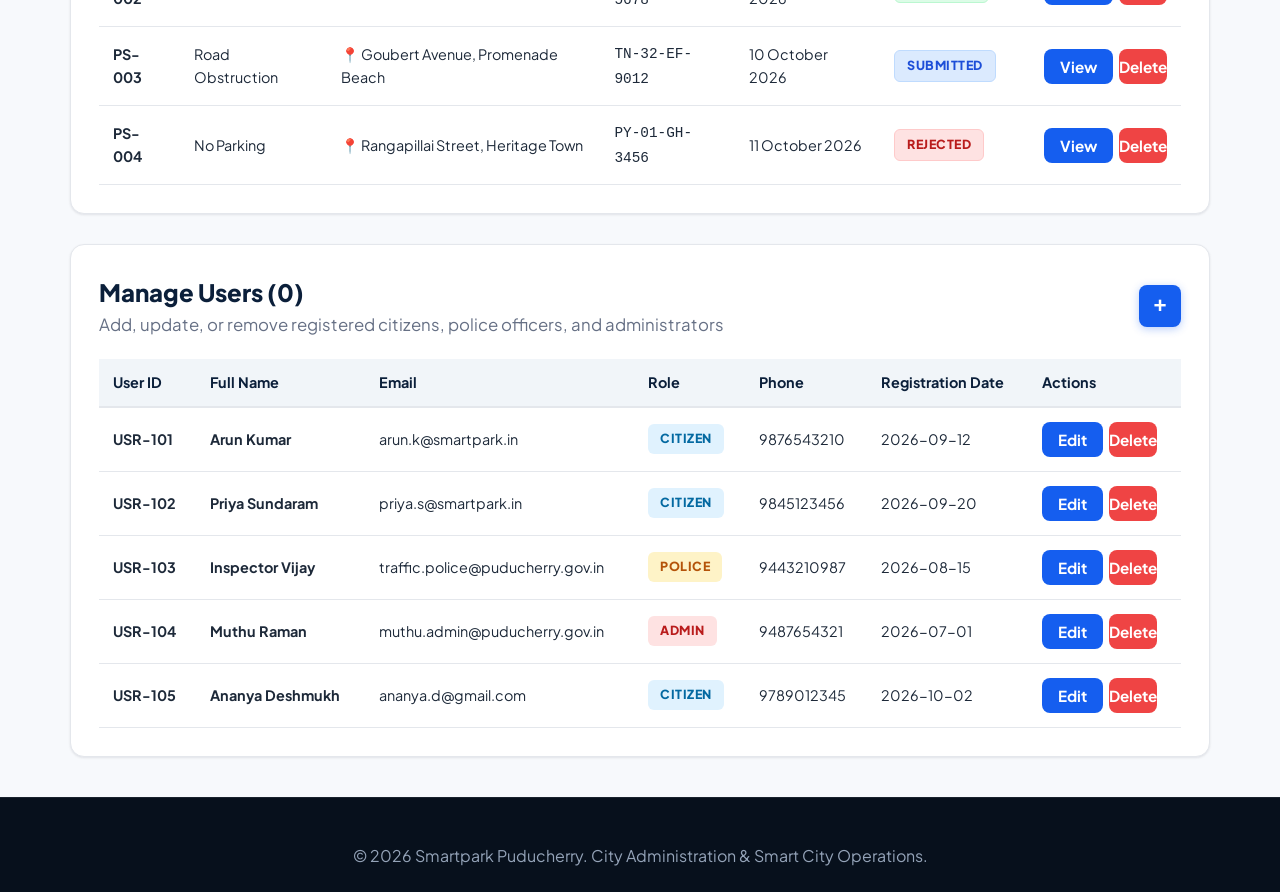
==== commit a8d289a6: "Update Puducherry Police logo, crest background watermark, and clean demo/realtime mentions" ====
--- a/admin-dashboard.html
+++ b/admin-dashboard.html
@@ -158,7 +158,7 @@
     <section class="admin-section-card">
       <div class="dash-table-header">
         <div>
-          <h2 class="results-title">Manage Users</h2>
+          <h2 class="results-title">Manage Users (<span id="adminManageUsersCount">0</span>)</h2>
           <p class="section-subtitle" style="text-align: left; margin-bottom: 0;">Add, update, or remove registered citizens, police officers, and administrators</p>
         </div>
         <button class="btn-icon-plus" title="Add User" aria-label="Add User" onclick="openAddUserModal()">
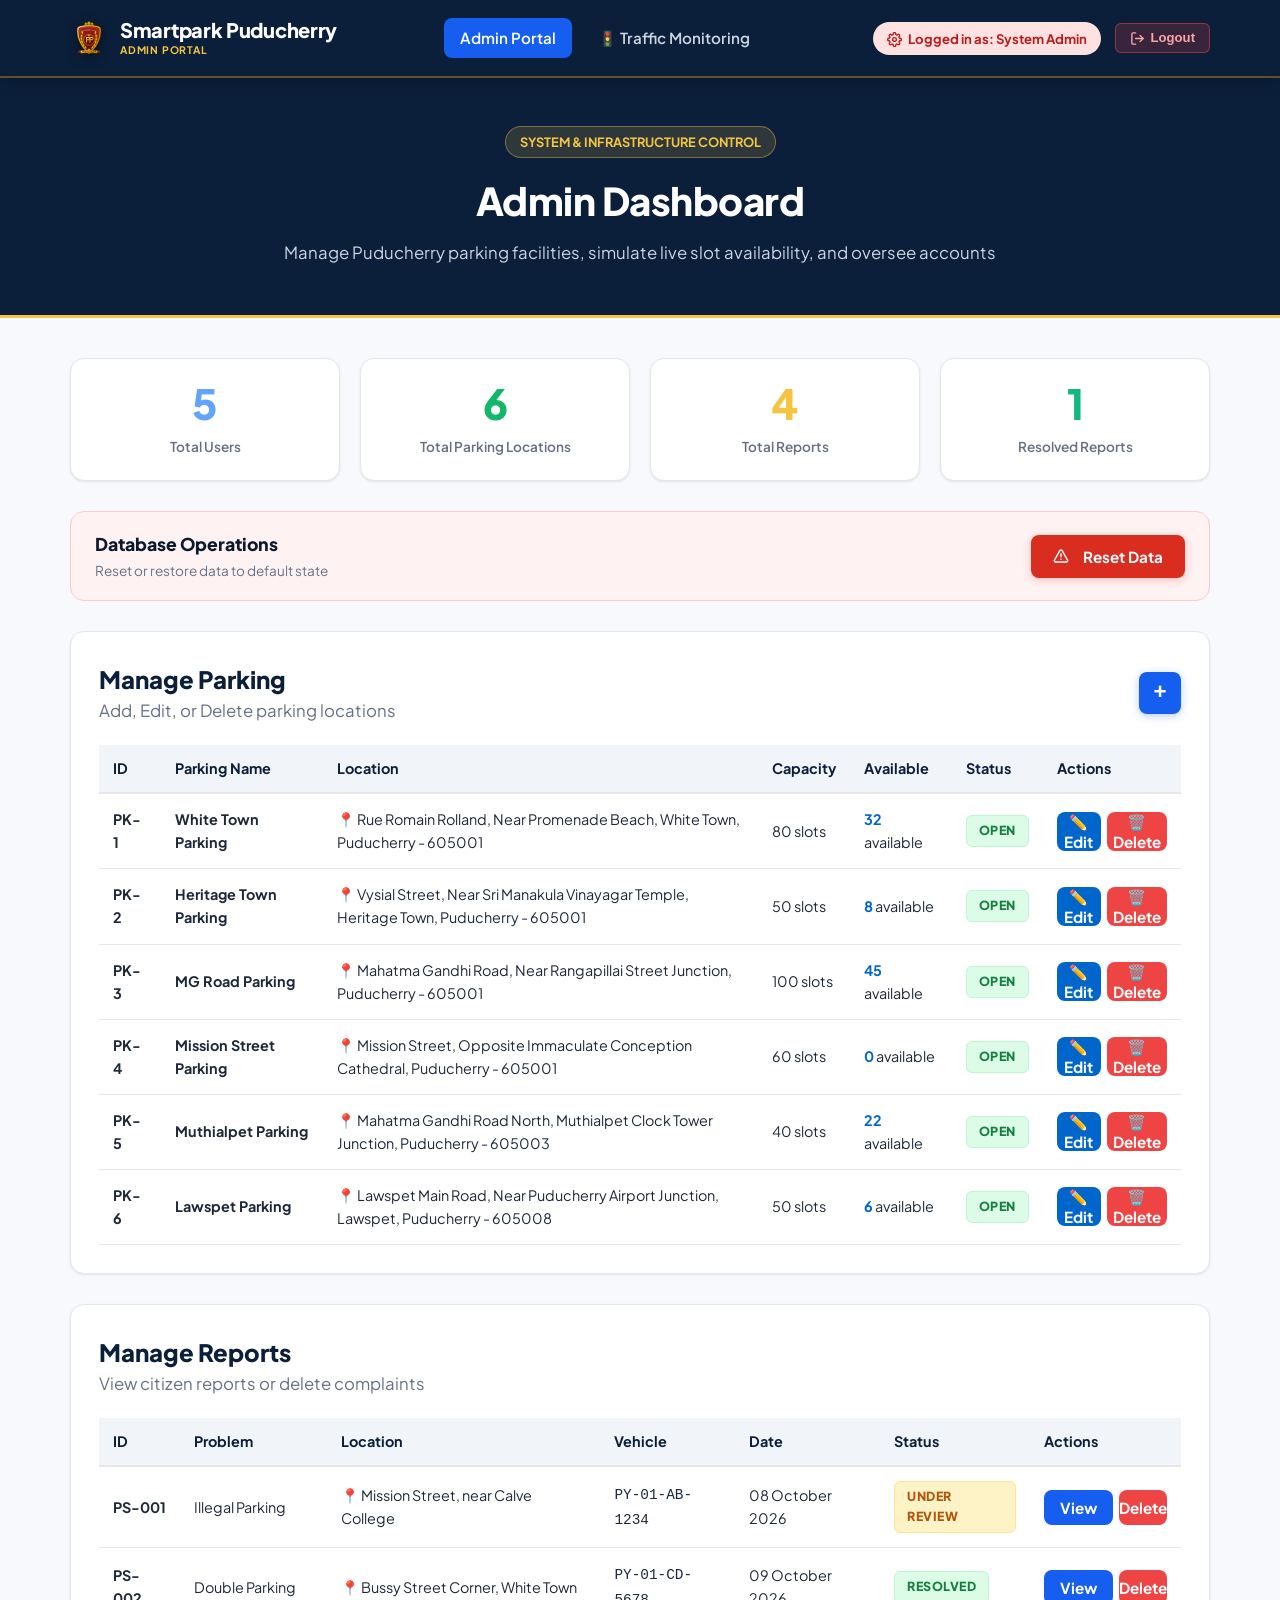
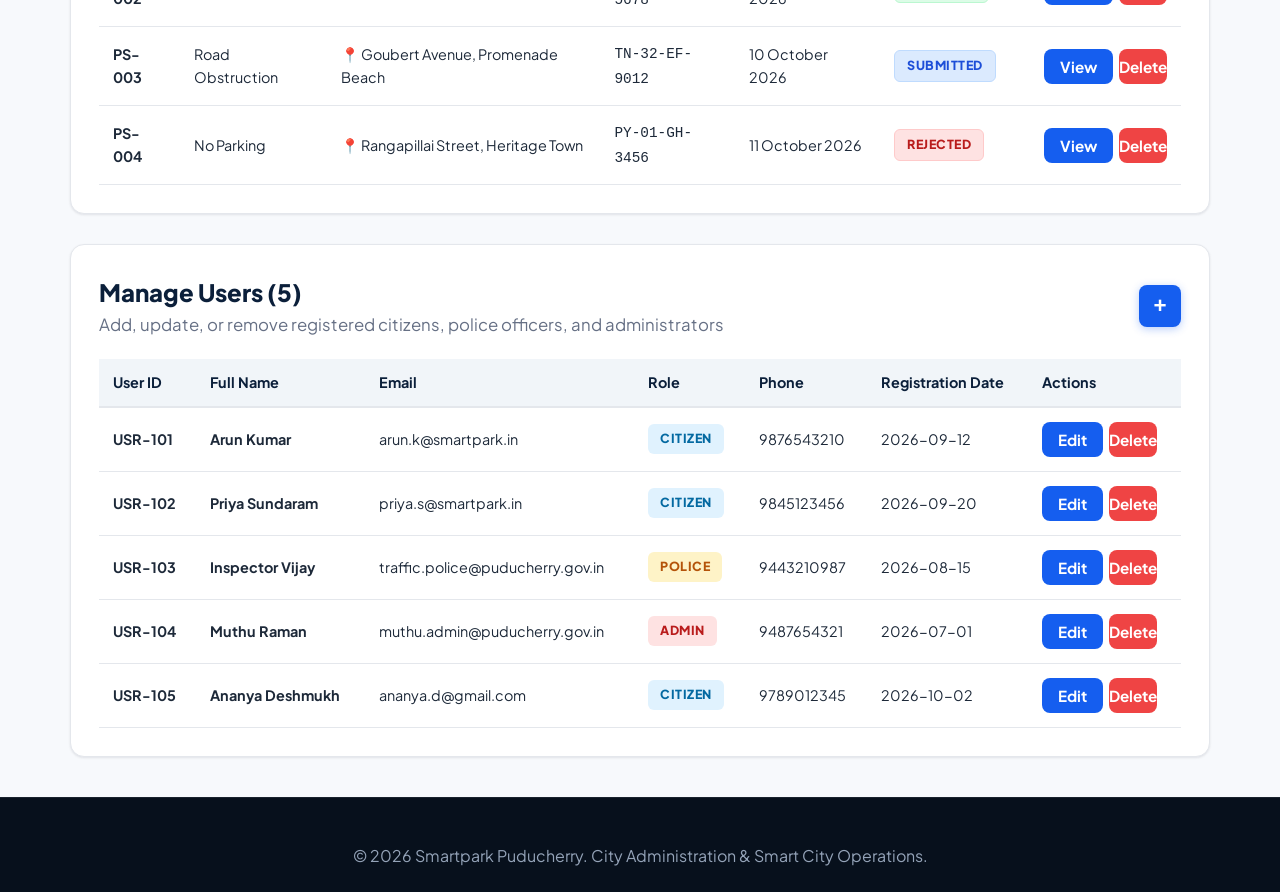
==== commit 22a1248f: "Update Puducherry Police logo, crest background watermark, and clean demo/realtime mentions" ====
--- a/admin-dashboard.html
+++ b/admin-dashboard.html
@@ -34,7 +34,7 @@
       </nav>
 
       <div class="nav-user-panel">
-        <span class="user-role-badge badge-admin">⚙️ï¸ Logged in as: System Admin</span>
+        <span class="user-role-badge badge-admin"><svg width="15" height="15" viewBox="0 0 24 24" fill="none" stroke="currentColor" stroke-width="2.2" stroke-linecap="round" stroke-linejoin="round" style="margin-right:6px; vertical-align:middle;"><circle cx="12" cy="12" r="3"></circle><path d="M19.4 15a1.65 1.65 0 0 0 .33 1.82l.06.06a2 2 0 1 1-2.83 2.83l-.06-.06a1.65 1.65 0 0 0-1.82-.33 1.65 1.65 0 0 0-1 1.51V21a2 2 0 1 1-4 0v-.09A1.65 1.65 0 0 0 9 19.4a1.65 1.65 0 0 0-1.82.33l-.06.06a2 2 0 1 1-2.83-2.83l.06-.06a1.65 1.65 0 0 0 .33-1.82 1.65 1.65 0 0 0-1.51-1H3a2 2 0 1 1 0-4h.09A1.65 1.65 0 0 0 4.6 9a1.65 1.65 0 0 0-.33-1.82l-.06-.06a2 2 0 1 1 2.83-2.83l.06.06a1.65 1.65 0 0 0 1.82.33H9a1.65 1.65 0 0 0 1-1.51V3a2 2 0 1 1 4 0v.09a1.65 1.65 0 0 0 1 1.51 1.65 1.65 0 0 0 1.82-.33l.06-.06a2 2 0 1 1 2.83 2.83l-.06.06a1.65 1.65 0 0 0-.33 1.82V9a1.65 1.65 0 0 0 1.51 1H21a2 2 0 1 1 0 4h-.09a1.65 1.65 0 0 0-1.51 1z"></path></svg>Logged in as: System Admin</span>
         <button class="btn-logout" onclick="logoutUser()">
           <svg width="15" height="15" viewBox="0 0 24 24" fill="none" stroke="currentColor" stroke-width="2.2" stroke-linecap="round" stroke-linejoin="round" style="margin-right:6px; vertical-align:middle;"><path d="M9 21H5a2 2 0 0 1-2-2V5a2 2 0 0 1 2-2h4"></path><polyline points="16 17 21 12 16 7"></polyline><line x1="21" y1="12" x2="9" y2="12"></line></svg>Logout
         </button>
@@ -80,9 +80,7 @@
         <h3 style="font-size: 1.1rem; color: #0b192c; font-weight: 800; margin-bottom: 2px;">Database Operations</h3>
         <p style="font-size: 0.85rem; color: #64748b; margin-bottom: 0;">Reset or restore data to default state</p>
       </div>
-      <button class="btn btn-danger btn-reset-demo" onclick="resetAdminDemoData()">
-        ⚠️ï¸ Reset Data
-      </button>
+      <button class="btn btn-danger btn-reset-demo" onclick="resetAdminDemoData()"><svg width="16" height="16" viewBox="0 0 24 24" fill="none" stroke="currentColor" stroke-width="2.2" stroke-linecap="round" stroke-linejoin="round" style="margin-right:6px; vertical-align:middle;"><path d="m21.73 18-8-14a2 2 0 0 0-3.48 0l-8 14A2 2 0 0 0 4 21h16a2 2 0 0 0 1.73-3Z"></path><line x1="12" y1="9" x2="12" y2="13"></line><line x1="12" y1="17" x2="12.01" y2="17"></line></svg>Reset Data</button>
     </div>
 
     <!-- 2. SECTION: MANAGE PARKING -->
